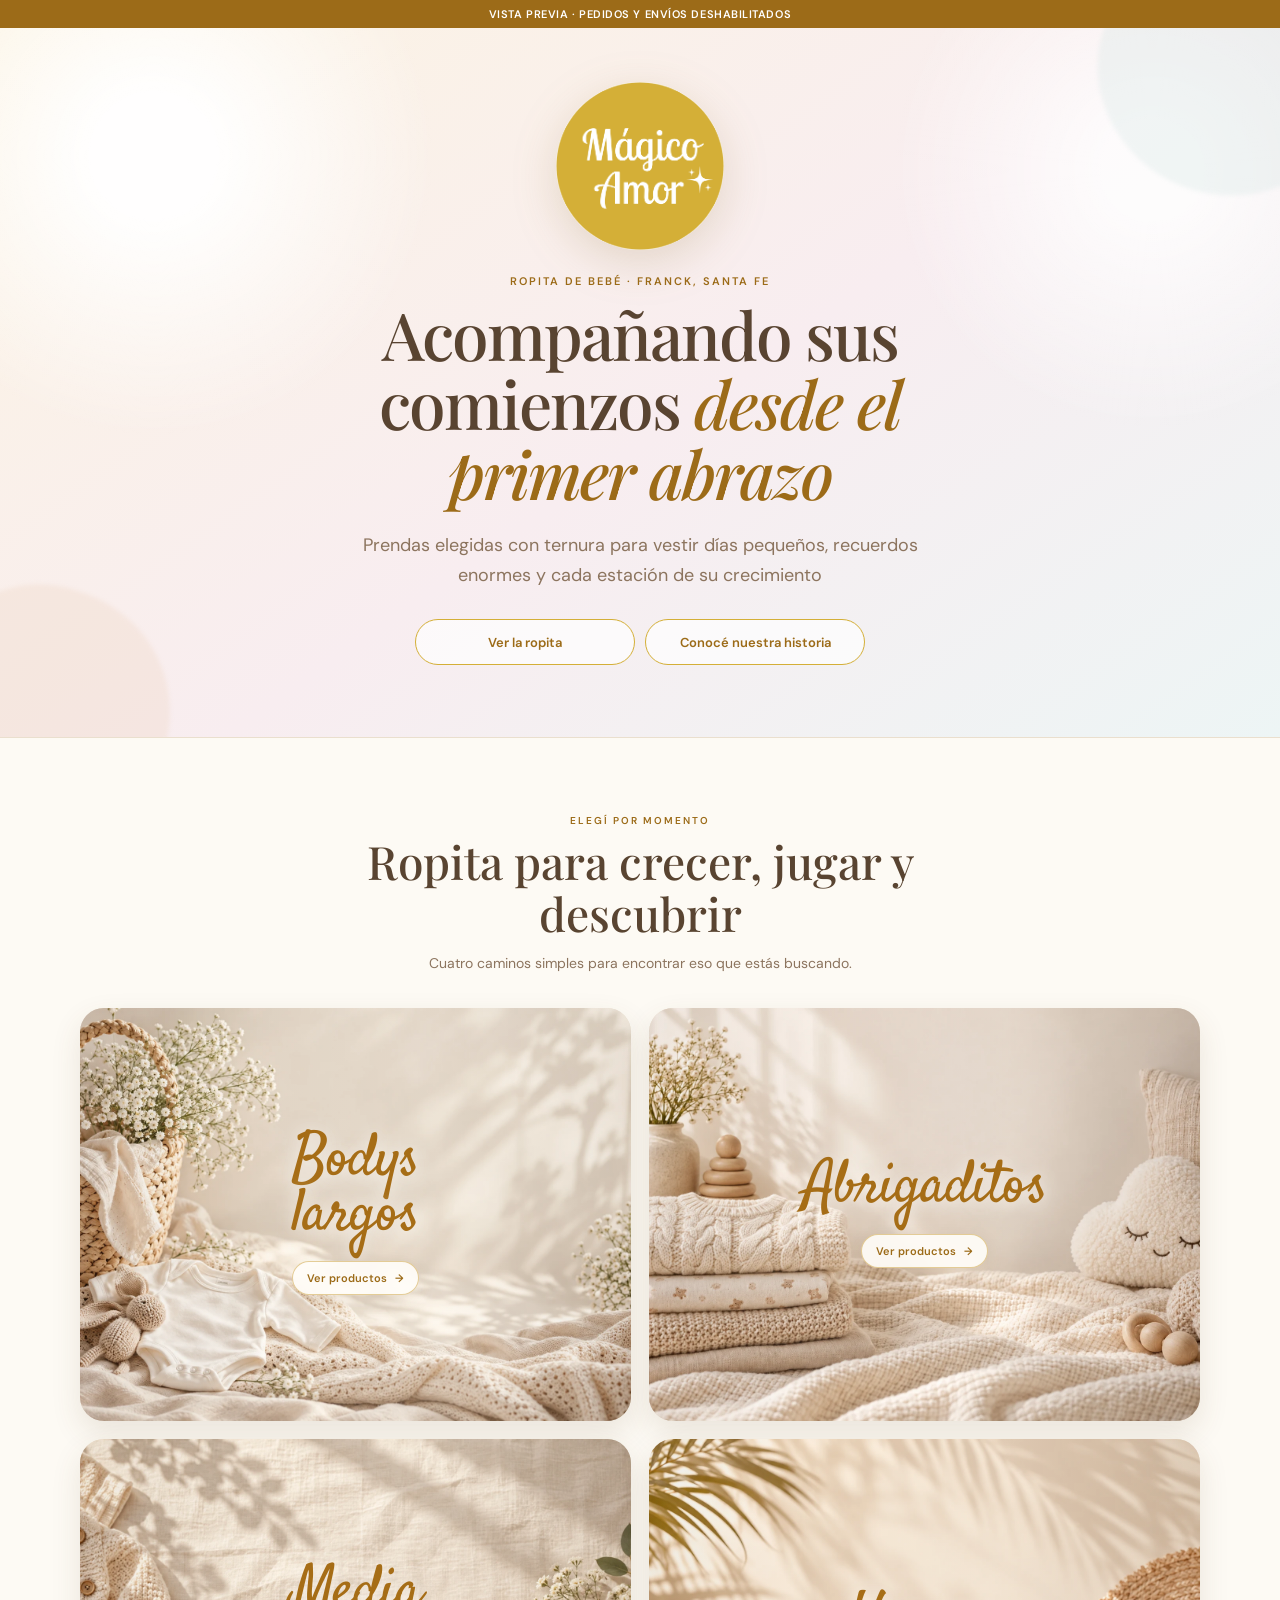
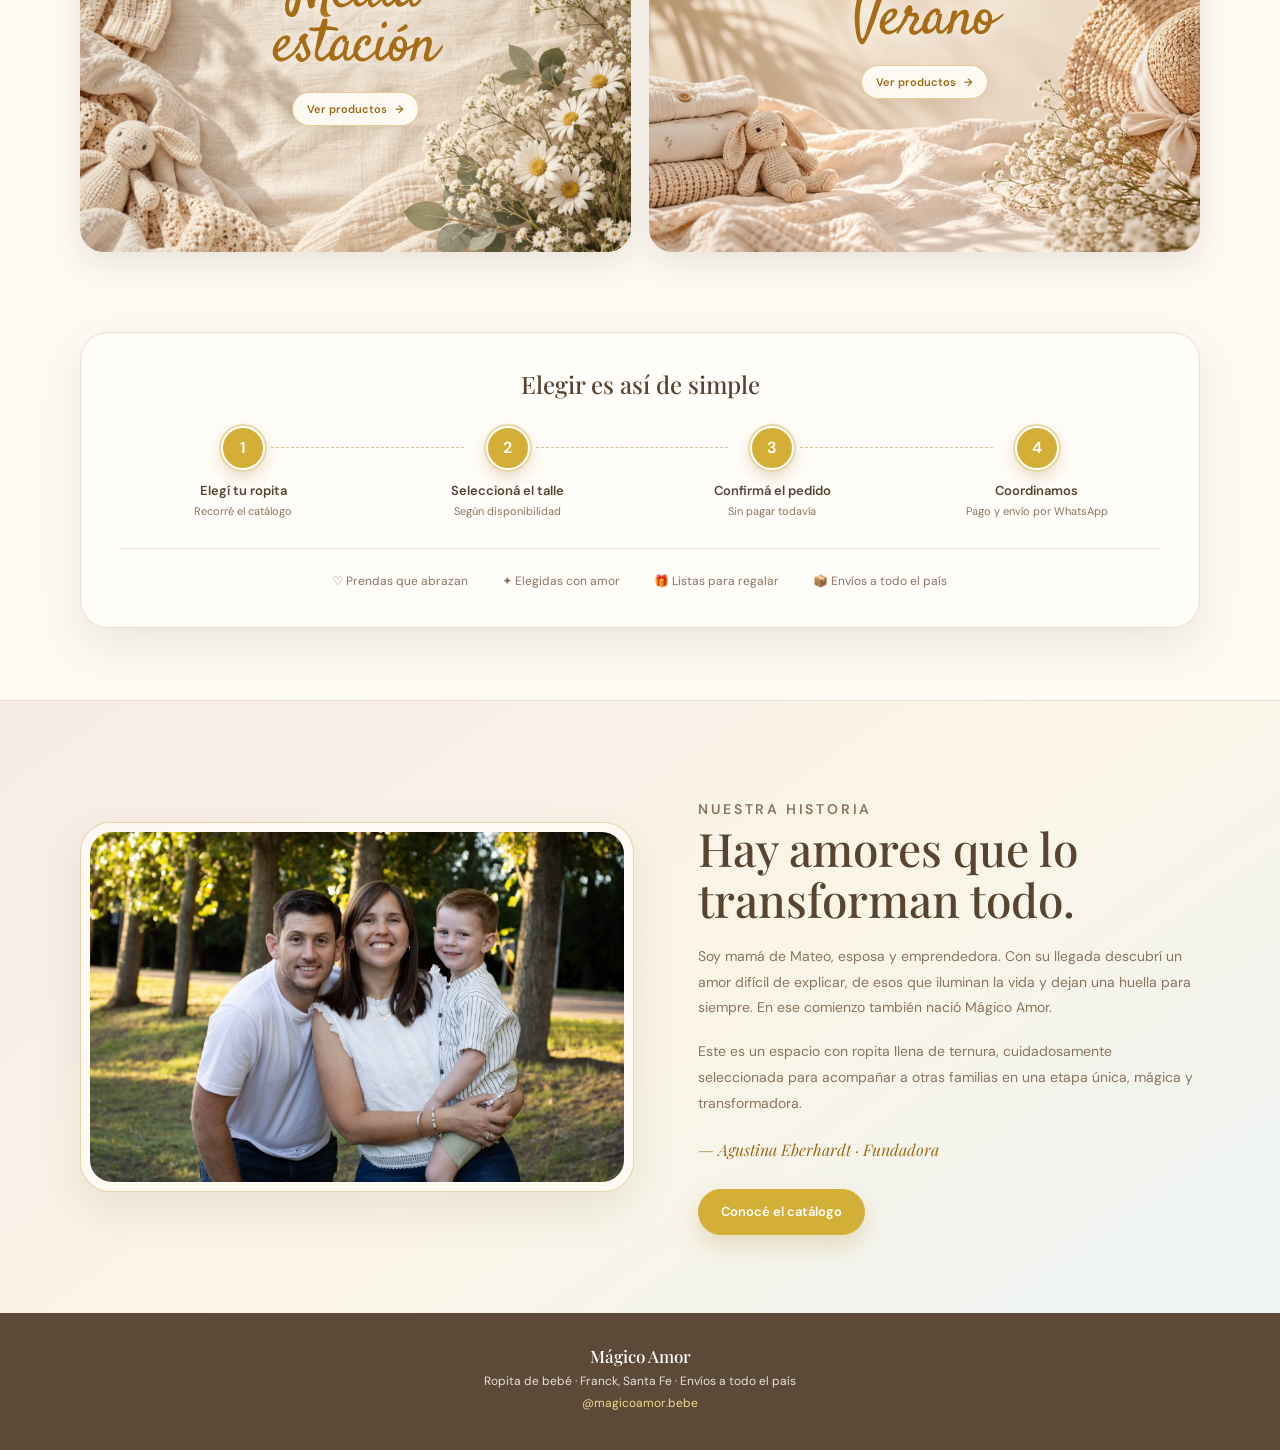
==== home-v2.html @ 6b65b79b "fix: ajustar portada y categoria abrigaditos" ====
<!doctype html>
<html lang="es">
<head>
  <meta charset="utf-8">
  <meta name="viewport" content="width=device-width,initial-scale=1">
  <meta name="robots" content="noindex,nofollow,noarchive">
  <meta name="theme-color" content="#fbf6ed">
  <title>Mágico Amor · Ropita para acompañar sus comienzos</title>
  <meta name="description" content="Ropita de bebé elegida con amor en Franck, Santa Fe. Explorá bodys, abrigaditos, media estación y verano.">
  <link rel="icon" type="image/png" href="logo.png">
  <link rel="preconnect" href="https://fonts.googleapis.com">
  <link rel="preconnect" href="https://fonts.gstatic.com" crossorigin>
  <link href="https://fonts.googleapis.com/css2?family=DM+Sans:wght@400;500;600&family=Playfair+Display:ital,wght@0,500;1,500&family=Satisfy&display=swap" rel="stylesheet">
  <style>
    :root{--ink:#594431;--muted:#8c745e;--gold:#d4af37;--gold-deep:#9c6b18;--cream:#fdfaf4;--paper:#fffdf9;--blush:#f7ebe8;--sky:#edf4f4;--line:#eadfce;--shadow:0 18px 45px rgba(100,73,43,.10)}
    *{box-sizing:border-box}html{scroll-behavior:smooth}body{margin:0;background:var(--cream);color:var(--ink);font-family:"DM Sans",system-ui,sans-serif;-webkit-font-smoothing:antialiased}a{color:inherit}img{max-width:100%}.shell{width:min(1120px,calc(100% - 36px));margin:0 auto}
    .preview-note{padding:7px 16px;background:var(--gold-deep);color:#fff;text-align:center;font-size:11px;font-weight:600;letter-spacing:.05em}
    .hero{position:relative;isolation:isolate;overflow:hidden;min-height:490px;display:grid;place-items:center;padding:54px 20px 72px;text-align:center;background:radial-gradient(circle at 12% 18%,rgba(255,255,255,.95) 0 5%,transparent 22%),radial-gradient(circle at 90% 20%,rgba(255,255,255,.8) 0 4%,transparent 20%),linear-gradient(145deg,#fcf4e3 0%,#f8edf0 54%,#edf5f5 100%);border-bottom:1px solid var(--line)}
    .hero::before,.hero::after{content:"";position:absolute;z-index:-1;width:250px;aspect-ratio:1;border-radius:48% 52% 44% 56%;filter:blur(2px);opacity:.33}.hero::before{left:-80px;bottom:-100px;background:#efd7c5;transform:rotate(20deg)}.hero::after{right:-70px;top:-80px;background:#d7e7e5;transform:rotate(-18deg)}
    .hero-inner{max-width:780px}.logo-wrap{width:168px;margin:0 auto 24px;overflow:hidden;border-radius:50%;filter:drop-shadow(0 12px 22px rgba(135,98,32,.18))}.logo-wrap img{display:block;width:100%;aspect-ratio:1;object-fit:cover;border-radius:50%;transform:scale(1.035)}
    .eyebrow,.section-kicker{margin:0 0 12px;color:var(--gold-deep);font-size:11px;font-weight:600;letter-spacing:.18em;text-transform:uppercase}h1{max-width:720px;margin:0 auto;font-family:"Playfair Display",Georgia,serif;font-size:clamp(38px,6vw,66px);font-weight:500;line-height:1.05;letter-spacing:-.03em}h1 em{color:var(--gold-deep);font-weight:500}.hero-copy{max-width:590px;margin:22px auto 0;color:var(--muted);font-size:clamp(15px,2vw,18px);line-height:1.7}.hero-actions{display:flex;justify-content:center;gap:10px;flex-wrap:wrap;margin-top:28px}.hero-actions .button{flex:0 0 220px;background:rgba(255,255,255,.7);color:var(--gold-deep);box-shadow:none}
    .button{display:inline-flex;align-items:center;justify-content:center;min-height:46px;padding:0 22px;border:1px solid var(--gold);border-radius:999px;font-size:13px;font-weight:600;text-decoration:none;transition:transform .2s ease,box-shadow .2s ease,background .2s ease}.button:hover{transform:translateY(-2px)}.button-primary{background:var(--gold);color:#fff;box-shadow:0 10px 24px rgba(177,128,34,.24)}.button-secondary{background:rgba(255,255,255,.58);color:var(--gold-deep)}
    .categories{padding:76px 0 54px}.section-heading{max-width:620px;margin:0 auto 32px;text-align:center}.section-kicker{margin-bottom:9px;font-size:10px;letter-spacing:.2em}h2{margin:0;font-family:"Playfair Display",Georgia,serif;font-size:clamp(30px,4vw,46px);font-weight:500;line-height:1.12}.section-intro{margin:13px auto 0;color:var(--muted);font-size:14px;line-height:1.7}.category-grid{display:grid;grid-template-columns:repeat(2,1fr);gap:18px}
    .category-card{position:relative;display:block;overflow:hidden;aspect-ratio:4/3;border:0;border-radius:24px;background:#eadfce;box-shadow:0 12px 30px rgba(100,73,43,.12);text-decoration:none;isolation:isolate;transition:transform .25s ease,box-shadow .25s ease}.category-card::after{content:"";position:absolute;inset:0;z-index:1;background:linear-gradient(90deg,rgba(67,45,24,.08),rgba(255,250,239,.1) 35%,rgba(255,250,239,.2) 65%,rgba(67,45,24,.08));pointer-events:none}.category-card:hover{transform:translateY(-5px);box-shadow:var(--shadow)}.category-card img{position:absolute;inset:0;display:block;width:100%;height:100%;object-fit:cover;transition:transform .45s ease}.category-card:hover img{transform:scale(1.025)}.category-content{position:absolute;inset:0;z-index:2;display:flex;flex-direction:column;align-items:center;justify-content:center;padding:24px;text-align:center}.category-title{max-width:82%;color:#a66d16;font-family:"Satisfy","Segoe Script",cursive;font-size:clamp(38px,4.7vw,64px);font-weight:400;font-style:normal;line-height:.9;letter-spacing:-.025em;text-shadow:0 2px 18px rgba(255,253,249,.95)}.category-label{display:inline-flex;align-items:center;gap:8px;margin-top:18px;padding:9px 14px;border:1px solid rgba(198,154,47,.48);border-radius:999px;background:rgba(255,253,249,.9);color:var(--gold-deep);font-size:11px;font-weight:600;box-shadow:0 6px 18px rgba(100,73,43,.1);backdrop-filter:blur(7px)}
    .shop-path{padding:26px 0 72px}.path-panel{padding:38px;border:1px solid var(--line);border-radius:28px;background:var(--paper);box-shadow:var(--shadow)}.path-title{margin:0 0 28px;text-align:center;font-family:"Playfair Display",Georgia,serif;font-size:24px;font-weight:500}.steps{display:grid;grid-template-columns:repeat(4,1fr);gap:16px}.step{position:relative;text-align:center}.step:not(:last-child)::after{content:"";position:absolute;top:21px;left:calc(50% + 28px);right:calc(-50% + 28px);border-top:1px dashed #d9c29b}.step-number{position:relative;z-index:1;display:flex;align-items:center;justify-content:center;width:44px;height:44px;margin:0 auto 12px;border:2px solid #fff;border-radius:50%;background:var(--gold);color:#fff;box-shadow:0 0 0 2px #ead7a3,0 7px 16px rgba(156,107,24,.25);font-family:"DM Sans",system-ui,sans-serif;font-size:16px;font-weight:600;line-height:1}.step strong{display:block;font-size:13px;font-weight:600}.step>span:not(.step-number){display:block;margin-top:4px;color:var(--muted);font-size:11px;line-height:1.5}.confidence{display:flex;justify-content:center;gap:18px 34px;flex-wrap:wrap;margin-top:28px;padding-top:24px;border-top:1px solid var(--line);color:var(--muted);font-size:12px}
    .story{padding:78px 0;background:linear-gradient(145deg,var(--blush),#fbf5e7 52%,var(--sky));border-top:1px solid var(--line)}.story-card{display:grid;grid-template-columns:minmax(0,1.05fr) minmax(0,.95fr);gap:clamp(30px,5vw,64px);align-items:center}.story-photo{position:relative;width:100%;max-width:560px;aspect-ratio:3/2;margin:0 auto;padding:9px;border:1px solid rgba(198,154,47,.38);border-radius:30px;background:rgba(255,253,249,.72);box-shadow:var(--shadow)}.story-photo img{display:block;width:100%;height:100%;object-fit:cover;object-position:center;border-radius:22px}.story-copy .section-kicker{text-align:left}.story-copy h2{max-width:570px}.story-copy p{margin:18px 0 0;color:var(--muted);font-size:14px;line-height:1.85}.story-signature{color:var(--gold-deep)!important;font-family:"Playfair Display",Georgia,serif;font-style:italic;font-size:16px!important}.story-copy .button{margin-top:24px}
    footer{padding:28px 18px 36px;background:#5d4937;color:rgba(255,255,255,.84);text-align:center;font-size:12px;line-height:1.8}footer strong{color:#fff;font-family:"Playfair Display",Georgia,serif;font-size:17px;font-weight:500}footer a{color:#f4d98d;text-decoration:none}
    @media(max-width:760px){.shell{width:min(100% - 24px,600px)}.hero{min-height:0;padding:42px 18px 54px}.logo-wrap{width:136px;margin-bottom:22px}.category-grid{gap:10px}.category-card{border-radius:18px}.category-content{padding:16px}.category-title{font-size:clamp(30px,9vw,48px)}.category-label{margin-top:12px;padding:7px 10px;font-size:10px}.path-panel{padding:30px 18px}.steps{grid-template-columns:repeat(2,1fr);gap:28px 12px}.step::after{display:none}.story{padding:58px 0 66px}.story-card{grid-template-columns:1fr}.story-photo{width:100%;max-width:560px}.story-copy{text-align:center}.story-copy .section-kicker{text-align:center}}
    @media(max-width:420px){.category-grid{grid-template-columns:1fr}.category-label{font-size:11px}.hero-actions .button{width:100%}}
    @media(prefers-reduced-motion:reduce){html{scroll-behavior:auto}*,*::before,*::after{transition:none!important}}
  </style>
</head>
<body>
  <div class="preview-note">VISTA PREVIA · PEDIDOS Y ENVÍOS DESHABILITADOS</div>
  <header class="hero">
    <div class="hero-inner">
      <div class="logo-wrap"><img src="logo.png?rev=11" alt="Mágico Amor"></div>
      <p class="eyebrow">Ropita de bebé · Franck, Santa Fe</p>
      <h1>Acompañando sus comienzos <em>desde el primer abrazo</em></h1>
      <p class="hero-copy">Prendas elegidas con ternura para vestir días pequeños, recuerdos enormes y cada estación de su crecimiento</p>
      <div class="hero-actions"><a class="button button-primary" href="#colecciones">Ver la ropita</a><a class="button button-secondary" href="#nuestra-historia">Conocé nuestra historia</a></div>
    </div>
  </header>
  <main>
    <section class="categories" id="colecciones">
      <div class="shell">
        <div class="section-heading"><p class="section-kicker">Elegí por momento</p><h2>Ropita para crecer, jugar y descubrir</h2><p class="section-intro">Cuatro caminos simples para encontrar eso que estás buscando.</p></div>
        <div class="category-grid">
          <a class="category-card" href="index.html?categoria=body%20largo" aria-label="Ver bodys largos en el catálogo"><img src="categoria-bodys-largos-v2.webp?rev=13" alt="Ropita de bebé en tonos cálidos" width="1400" height="1050"><span class="category-content"><span class="category-title">Bodys<br>largos</span><span class="category-label">Ver productos <span aria-hidden="true">→</span></span></span></a>
          <a class="category-card" href="index.html" aria-label="Ver abrigaditos en el catálogo"><img src="categoria-abrigaditos-v3.webp?rev=16" alt="Abrigaditos y textiles cálidos para bebé" width="1400" height="1050"><span class="category-content"><span class="category-title">Abrigaditos</span><span class="category-label">Ver productos <span aria-hidden="true">→</span></span></span></a>
          <a class="category-card" href="index.html" aria-label="Ver ropa de media estación en el catálogo"><img src="categoria-media-estacion-v2.webp?rev=13" alt="Ropita de media estación" width="1400" height="1050"><span class="category-content"><span class="category-title">Media<br>estación</span><span class="category-label">Ver productos <span aria-hidden="true">→</span></span></span></a>
          <a class="category-card" href="index.html" aria-label="Ver ropa de verano en el catálogo"><img src="categoria-verano-v2.webp?rev=13" alt="Ropita de verano para bebé" width="1400" height="1050"><span class="category-content"><span class="category-title">Verano</span><span class="category-label">Ver productos <span aria-hidden="true">→</span></span></span></a>
        </div>
      </div>
    </section>
    <section class="shop-path" aria-labelledby="como-comprar">
      <div class="shell"><div class="path-panel">
        <h2 class="path-title" id="como-comprar">Elegir es así de simple</h2>
        <div class="steps">
          <div class="step"><span class="step-number">1</span><strong>Elegí tu ropita</strong><span>Recorré el catálogo</span></div><div class="step"><span class="step-number">2</span><strong>Seleccioná el talle</strong><span>Según disponibilidad</span></div><div class="step"><span class="step-number">3</span><strong>Confirmá el pedido</strong><span>Sin pagar todavía</span></div><div class="step"><span class="step-number">4</span><strong>Coordinamos</strong><span>Pago y envío por WhatsApp</span></div>
        </div>
        <div class="confidence" aria-label="Beneficios"><span>♡ Prendas que abrazan</span><span>✦ Elegidas con amor</span><span>🎁 Listas para regalar</span><span>📦 Envíos a todo el país</span></div>
      </div></div>
    </section>
    <section class="story" id="nuestra-historia">
      <div class="shell story-card">
        <div class="story-photo"><img src="agus-mateo.jpg" alt="Agustina y su familia" loading="lazy" width="900" height="1125"></div>
        <div class="story-copy"><p class="section-kicker">Nuestra historia</p><h2>Hay amores que lo transforman todo.</h2><p>Soy mamá de Mateo, esposa y emprendedora. Con su llegada descubrí un amor difícil de explicar, de esos que iluminan la vida y dejan una huella para siempre. En ese comienzo también nació Mágico Amor.</p><p>Este es un espacio con ropita llena de ternura, cuidadosamente seleccionada para acompañar a otras familias en una etapa única, mágica y transformadora.</p><p class="story-signature">— Agustina Eberhardt · Fundadora</p><a class="button button-primary" href="index.html">Conocé el catálogo</a></div>
      </div>
    </section>
  </main>
  <footer><strong>Mágico Amor</strong><br>Ropita de bebé · Franck, Santa Fe · Envíos a todo el país<br><a href="https://instagram.com/magicoamor.bebe">@magicoamor.bebe</a></footer>
</body>
</html>
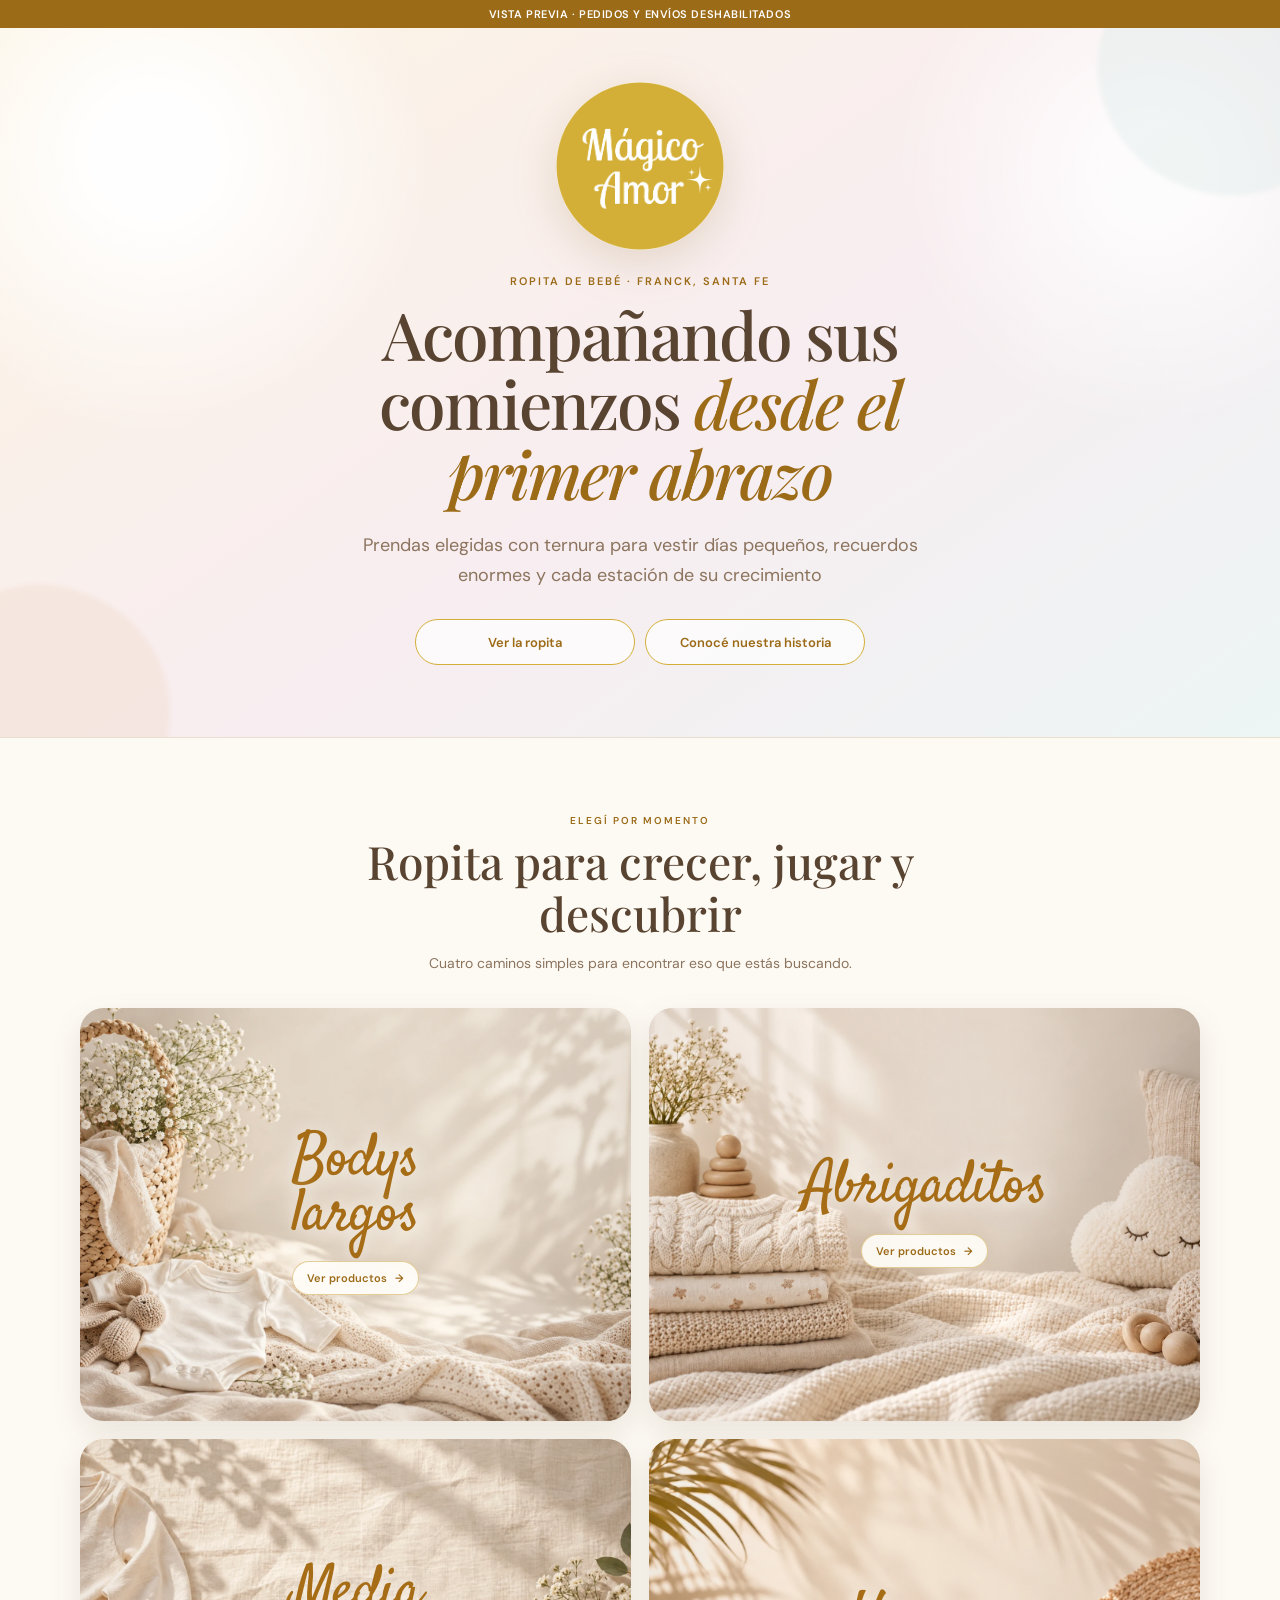
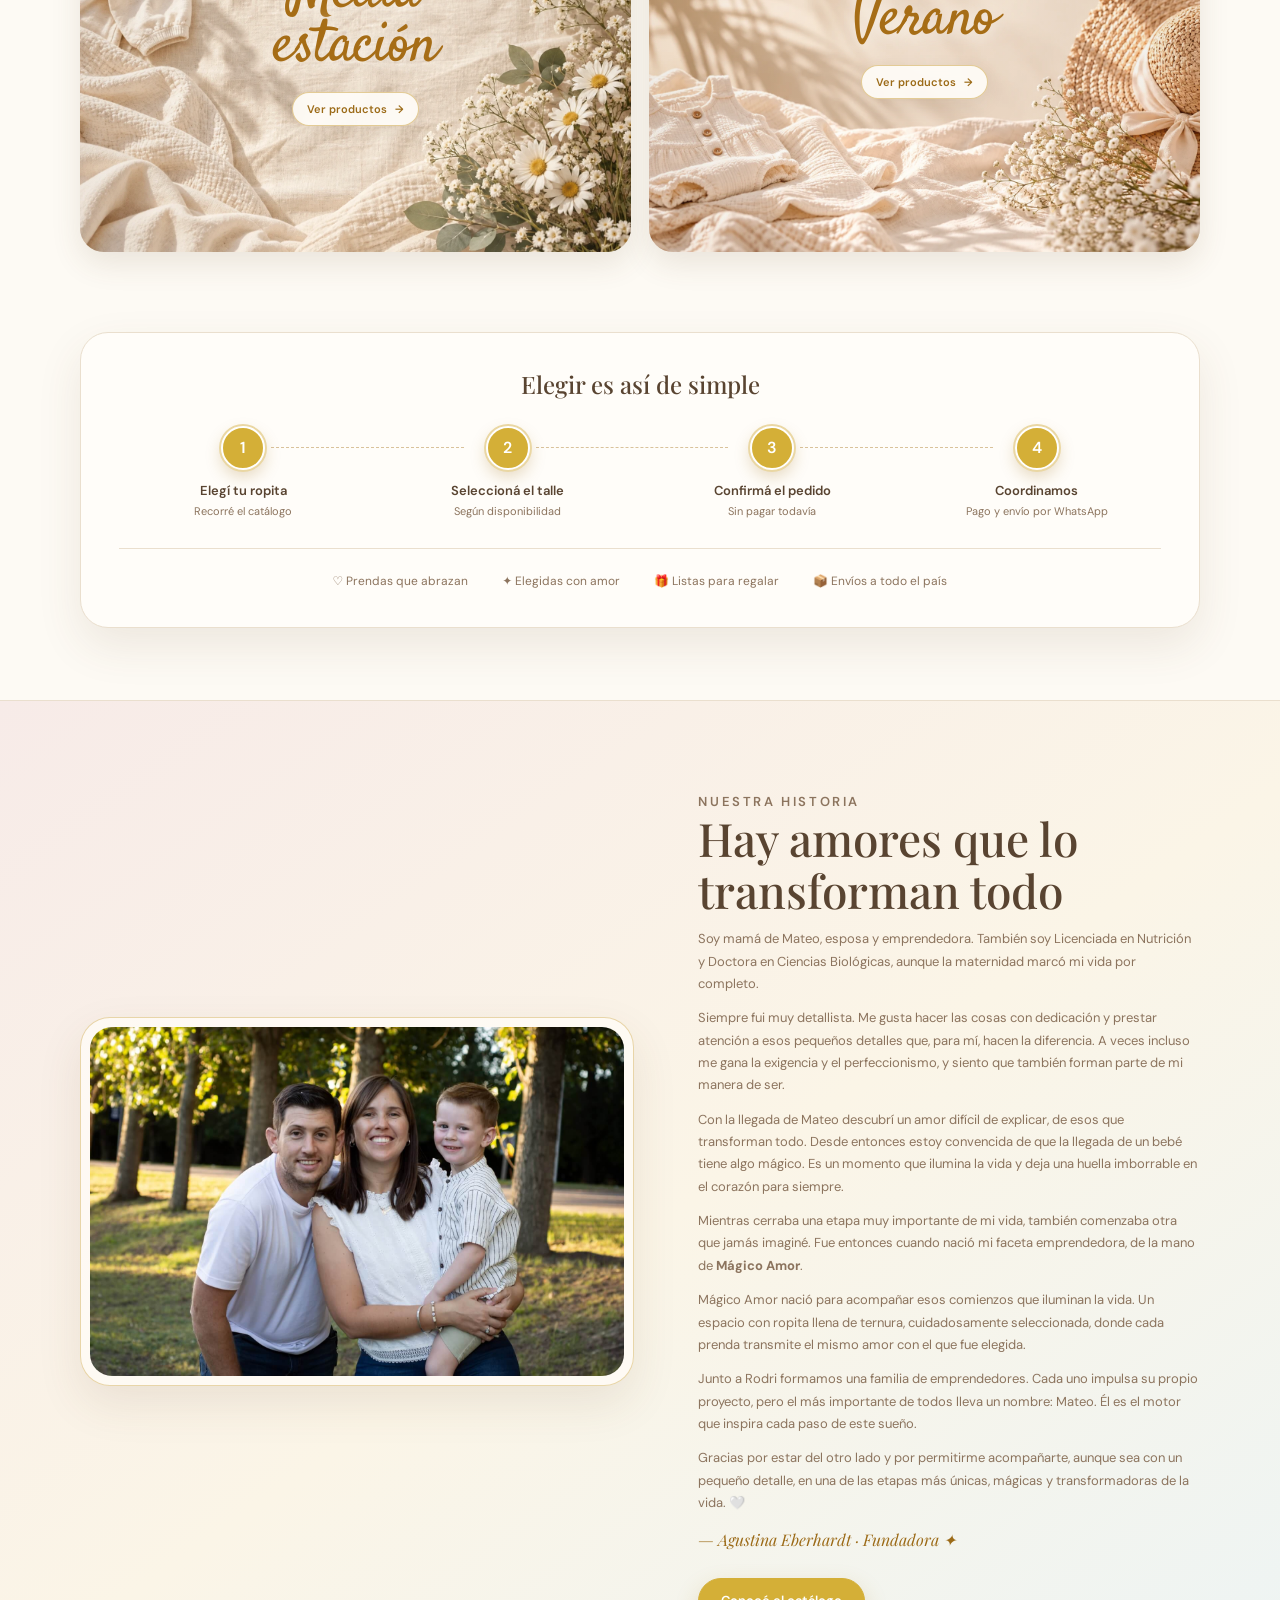
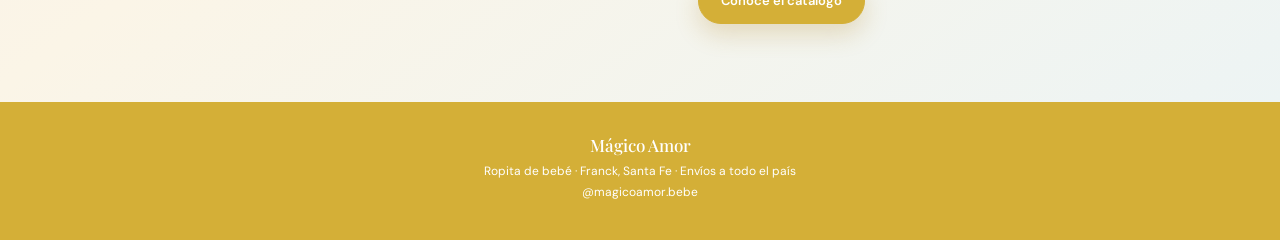
==== commit 7be0284d: "fix: restaurar historia y aligerar categorias" ====
--- a/home-v2.html
+++ b/home-v2.html
@@ -23,8 +23,8 @@
     .categories{padding:76px 0 54px}.section-heading{max-width:620px;margin:0 auto 32px;text-align:center}.section-kicker{margin-bottom:9px;font-size:10px;letter-spacing:.2em}h2{margin:0;font-family:"Playfair Display",Georgia,serif;font-size:clamp(30px,4vw,46px);font-weight:500;line-height:1.12}.section-intro{margin:13px auto 0;color:var(--muted);font-size:14px;line-height:1.7}.category-grid{display:grid;grid-template-columns:repeat(2,1fr);gap:18px}
     .category-card{position:relative;display:block;overflow:hidden;aspect-ratio:4/3;border:0;border-radius:24px;background:#eadfce;box-shadow:0 12px 30px rgba(100,73,43,.12);text-decoration:none;isolation:isolate;transition:transform .25s ease,box-shadow .25s ease}.category-card::after{content:"";position:absolute;inset:0;z-index:1;background:linear-gradient(90deg,rgba(67,45,24,.08),rgba(255,250,239,.1) 35%,rgba(255,250,239,.2) 65%,rgba(67,45,24,.08));pointer-events:none}.category-card:hover{transform:translateY(-5px);box-shadow:var(--shadow)}.category-card img{position:absolute;inset:0;display:block;width:100%;height:100%;object-fit:cover;transition:transform .45s ease}.category-card:hover img{transform:scale(1.025)}.category-content{position:absolute;inset:0;z-index:2;display:flex;flex-direction:column;align-items:center;justify-content:center;padding:24px;text-align:center}.category-title{max-width:82%;color:#a66d16;font-family:"Satisfy","Segoe Script",cursive;font-size:clamp(38px,4.7vw,64px);font-weight:400;font-style:normal;line-height:.9;letter-spacing:-.025em;text-shadow:0 2px 18px rgba(255,253,249,.95)}.category-label{display:inline-flex;align-items:center;gap:8px;margin-top:18px;padding:9px 14px;border:1px solid rgba(198,154,47,.48);border-radius:999px;background:rgba(255,253,249,.9);color:var(--gold-deep);font-size:11px;font-weight:600;box-shadow:0 6px 18px rgba(100,73,43,.1);backdrop-filter:blur(7px)}
     .shop-path{padding:26px 0 72px}.path-panel{padding:38px;border:1px solid var(--line);border-radius:28px;background:var(--paper);box-shadow:var(--shadow)}.path-title{margin:0 0 28px;text-align:center;font-family:"Playfair Display",Georgia,serif;font-size:24px;font-weight:500}.steps{display:grid;grid-template-columns:repeat(4,1fr);gap:16px}.step{position:relative;text-align:center}.step:not(:last-child)::after{content:"";position:absolute;top:21px;left:calc(50% + 28px);right:calc(-50% + 28px);border-top:1px dashed #d9c29b}.step-number{position:relative;z-index:1;display:flex;align-items:center;justify-content:center;width:44px;height:44px;margin:0 auto 12px;border:2px solid #fff;border-radius:50%;background:var(--gold);color:#fff;box-shadow:0 0 0 2px #ead7a3,0 7px 16px rgba(156,107,24,.25);font-family:"DM Sans",system-ui,sans-serif;font-size:16px;font-weight:600;line-height:1}.step strong{display:block;font-size:13px;font-weight:600}.step>span:not(.step-number){display:block;margin-top:4px;color:var(--muted);font-size:11px;line-height:1.5}.confidence{display:flex;justify-content:center;gap:18px 34px;flex-wrap:wrap;margin-top:28px;padding-top:24px;border-top:1px solid var(--line);color:var(--muted);font-size:12px}
-    .story{padding:78px 0;background:linear-gradient(145deg,var(--blush),#fbf5e7 52%,var(--sky));border-top:1px solid var(--line)}.story-card{display:grid;grid-template-columns:minmax(0,1.05fr) minmax(0,.95fr);gap:clamp(30px,5vw,64px);align-items:center}.story-photo{position:relative;width:100%;max-width:560px;aspect-ratio:3/2;margin:0 auto;padding:9px;border:1px solid rgba(198,154,47,.38);border-radius:30px;background:rgba(255,253,249,.72);box-shadow:var(--shadow)}.story-photo img{display:block;width:100%;height:100%;object-fit:cover;object-position:center;border-radius:22px}.story-copy .section-kicker{text-align:left}.story-copy h2{max-width:570px}.story-copy p{margin:18px 0 0;color:var(--muted);font-size:14px;line-height:1.85}.story-signature{color:var(--gold-deep)!important;font-family:"Playfair Display",Georgia,serif;font-style:italic;font-size:16px!important}.story-copy .button{margin-top:24px}
-    footer{padding:28px 18px 36px;background:#5d4937;color:rgba(255,255,255,.84);text-align:center;font-size:12px;line-height:1.8}footer strong{color:#fff;font-family:"Playfair Display",Georgia,serif;font-size:17px;font-weight:500}footer a{color:#f4d98d;text-decoration:none}
+    .story{padding:78px 0;background:linear-gradient(145deg,var(--blush),#fbf5e7 52%,var(--sky));border-top:1px solid var(--line)}.story-card{display:grid;grid-template-columns:minmax(0,1.05fr) minmax(0,.95fr);gap:clamp(30px,5vw,64px);align-items:center}.story-photo{position:relative;width:100%;max-width:560px;aspect-ratio:3/2;margin:0 auto;padding:9px;border:1px solid rgba(198,154,47,.38);border-radius:30px;background:rgba(255,253,249,.72);box-shadow:var(--shadow)}.story-photo img{display:block;width:100%;height:100%;object-fit:cover;object-position:center;border-radius:22px}.story-copy .section-kicker{text-align:left}.story-copy h2{max-width:570px}.story-copy p{margin:12px 0 0;color:var(--muted);font-size:13px;line-height:1.72}.story-signature{color:var(--gold-deep)!important;font-family:"Playfair Display",Georgia,serif;font-style:italic;font-size:16px!important}.story-copy .button{margin-top:24px}
+    footer{padding:28px 18px 36px;background:var(--gold);color:#fff;text-align:center;font-size:12px;line-height:1.8}footer strong{color:#fff;font-family:"Playfair Display",Georgia,serif;font-size:17px;font-weight:500}footer a{color:#fff;text-decoration:none}
     @media(max-width:760px){.shell{width:min(100% - 24px,600px)}.hero{min-height:0;padding:42px 18px 54px}.logo-wrap{width:136px;margin-bottom:22px}.category-grid{gap:10px}.category-card{border-radius:18px}.category-content{padding:16px}.category-title{font-size:clamp(30px,9vw,48px)}.category-label{margin-top:12px;padding:7px 10px;font-size:10px}.path-panel{padding:30px 18px}.steps{grid-template-columns:repeat(2,1fr);gap:28px 12px}.step::after{display:none}.story{padding:58px 0 66px}.story-card{grid-template-columns:1fr}.story-photo{width:100%;max-width:560px}.story-copy{text-align:center}.story-copy .section-kicker{text-align:center}}
     @media(max-width:420px){.category-grid{grid-template-columns:1fr}.category-label{font-size:11px}.hero-actions .button{width:100%}}
     @media(prefers-reduced-motion:reduce){html{scroll-behavior:auto}*,*::before,*::after{transition:none!important}}
@@ -48,8 +48,8 @@
         <div class="category-grid">
           <a class="category-card" href="index.html?categoria=body%20largo" aria-label="Ver bodys largos en el catálogo"><img src="categoria-bodys-largos-v2.webp?rev=13" alt="Ropita de bebé en tonos cálidos" width="1400" height="1050"><span class="category-content"><span class="category-title">Bodys<br>largos</span><span class="category-label">Ver productos <span aria-hidden="true">→</span></span></span></a>
           <a class="category-card" href="index.html" aria-label="Ver abrigaditos en el catálogo"><img src="categoria-abrigaditos-v3.webp?rev=16" alt="Abrigaditos y textiles cálidos para bebé" width="1400" height="1050"><span class="category-content"><span class="category-title">Abrigaditos</span><span class="category-label">Ver productos <span aria-hidden="true">→</span></span></span></a>
-          <a class="category-card" href="index.html" aria-label="Ver ropa de media estación en el catálogo"><img src="categoria-media-estacion-v2.webp?rev=13" alt="Ropita de media estación" width="1400" height="1050"><span class="category-content"><span class="category-title">Media<br>estación</span><span class="category-label">Ver productos <span aria-hidden="true">→</span></span></span></a>
-          <a class="category-card" href="index.html" aria-label="Ver ropa de verano en el catálogo"><img src="categoria-verano-v2.webp?rev=13" alt="Ropita de verano para bebé" width="1400" height="1050"><span class="category-content"><span class="category-title">Verano</span><span class="category-label">Ver productos <span aria-hidden="true">→</span></span></span></a>
+          <a class="category-card" href="index.html" aria-label="Ver ropa de media estación en el catálogo"><img src="categoria-media-estacion-v3.webp?rev=17" alt="Ropita liviana de media estación" width="1400" height="1050"><span class="category-content"><span class="category-title">Media<br>estación</span><span class="category-label">Ver productos <span aria-hidden="true">→</span></span></span></a>
+          <a class="category-card" href="index.html" aria-label="Ver ropa de verano en el catálogo"><img src="categoria-verano-v3.webp?rev=17" alt="Ropita liviana de verano para bebé" width="1400" height="1050"><span class="category-content"><span class="category-title">Verano</span><span class="category-label">Ver productos <span aria-hidden="true">→</span></span></span></a>
         </div>
       </div>
     </section>
@@ -65,7 +65,7 @@
     <section class="story" id="nuestra-historia">
       <div class="shell story-card">
         <div class="story-photo"><img src="agus-mateo.jpg" alt="Agustina y su familia" loading="lazy" width="900" height="1125"></div>
-        <div class="story-copy"><p class="section-kicker">Nuestra historia</p><h2>Hay amores que lo transforman todo.</h2><p>Soy mamá de Mateo, esposa y emprendedora. Con su llegada descubrí un amor difícil de explicar, de esos que iluminan la vida y dejan una huella para siempre. En ese comienzo también nació Mágico Amor.</p><p>Este es un espacio con ropita llena de ternura, cuidadosamente seleccionada para acompañar a otras familias en una etapa única, mágica y transformadora.</p><p class="story-signature">— Agustina Eberhardt · Fundadora</p><a class="button button-primary" href="index.html">Conocé el catálogo</a></div>
+        <div class="story-copy"><p class="section-kicker">Nuestra historia</p><h2>Hay amores que lo transforman todo</h2><p>Soy mamá de Mateo, esposa y emprendedora. También soy Licenciada en Nutrición y Doctora en Ciencias Biológicas, aunque la maternidad marcó mi vida por completo.</p><p>Siempre fui muy detallista. Me gusta hacer las cosas con dedicación y prestar atención a esos pequeños detalles que, para mí, hacen la diferencia. A veces incluso me gana la exigencia y el perfeccionismo, y siento que también forman parte de mi manera de ser.</p><p>Con la llegada de Mateo descubrí un amor difícil de explicar, de esos que transforman todo. Desde entonces estoy convencida de que la llegada de un bebé tiene algo mágico. Es un momento que ilumina la vida y deja una huella imborrable en el corazón para siempre.</p><p>Mientras cerraba una etapa muy importante de mi vida, también comenzaba otra que jamás imaginé. Fue entonces cuando nació mi faceta emprendedora, de la mano de <strong>Mágico Amor</strong>.</p><p>Mágico Amor nació para acompañar esos comienzos que iluminan la vida. Un espacio con ropita llena de ternura, cuidadosamente seleccionada, donde cada prenda transmite el mismo amor con el que fue elegida.</p><p>Junto a Rodri formamos una familia de emprendedores. Cada uno impulsa su propio proyecto, pero el más importante de todos lleva un nombre: Mateo. Él es el motor que inspira cada paso de este sueño.</p><p>Gracias por estar del otro lado y por permitirme acompañarte, aunque sea con un pequeño detalle, en una de las etapas más únicas, mágicas y transformadoras de la vida. 🤍</p><p class="story-signature">— Agustina Eberhardt · Fundadora ✦</p><a class="button button-primary" href="index.html">Conocé el catálogo</a></div>
       </div>
     </section>
   </main>
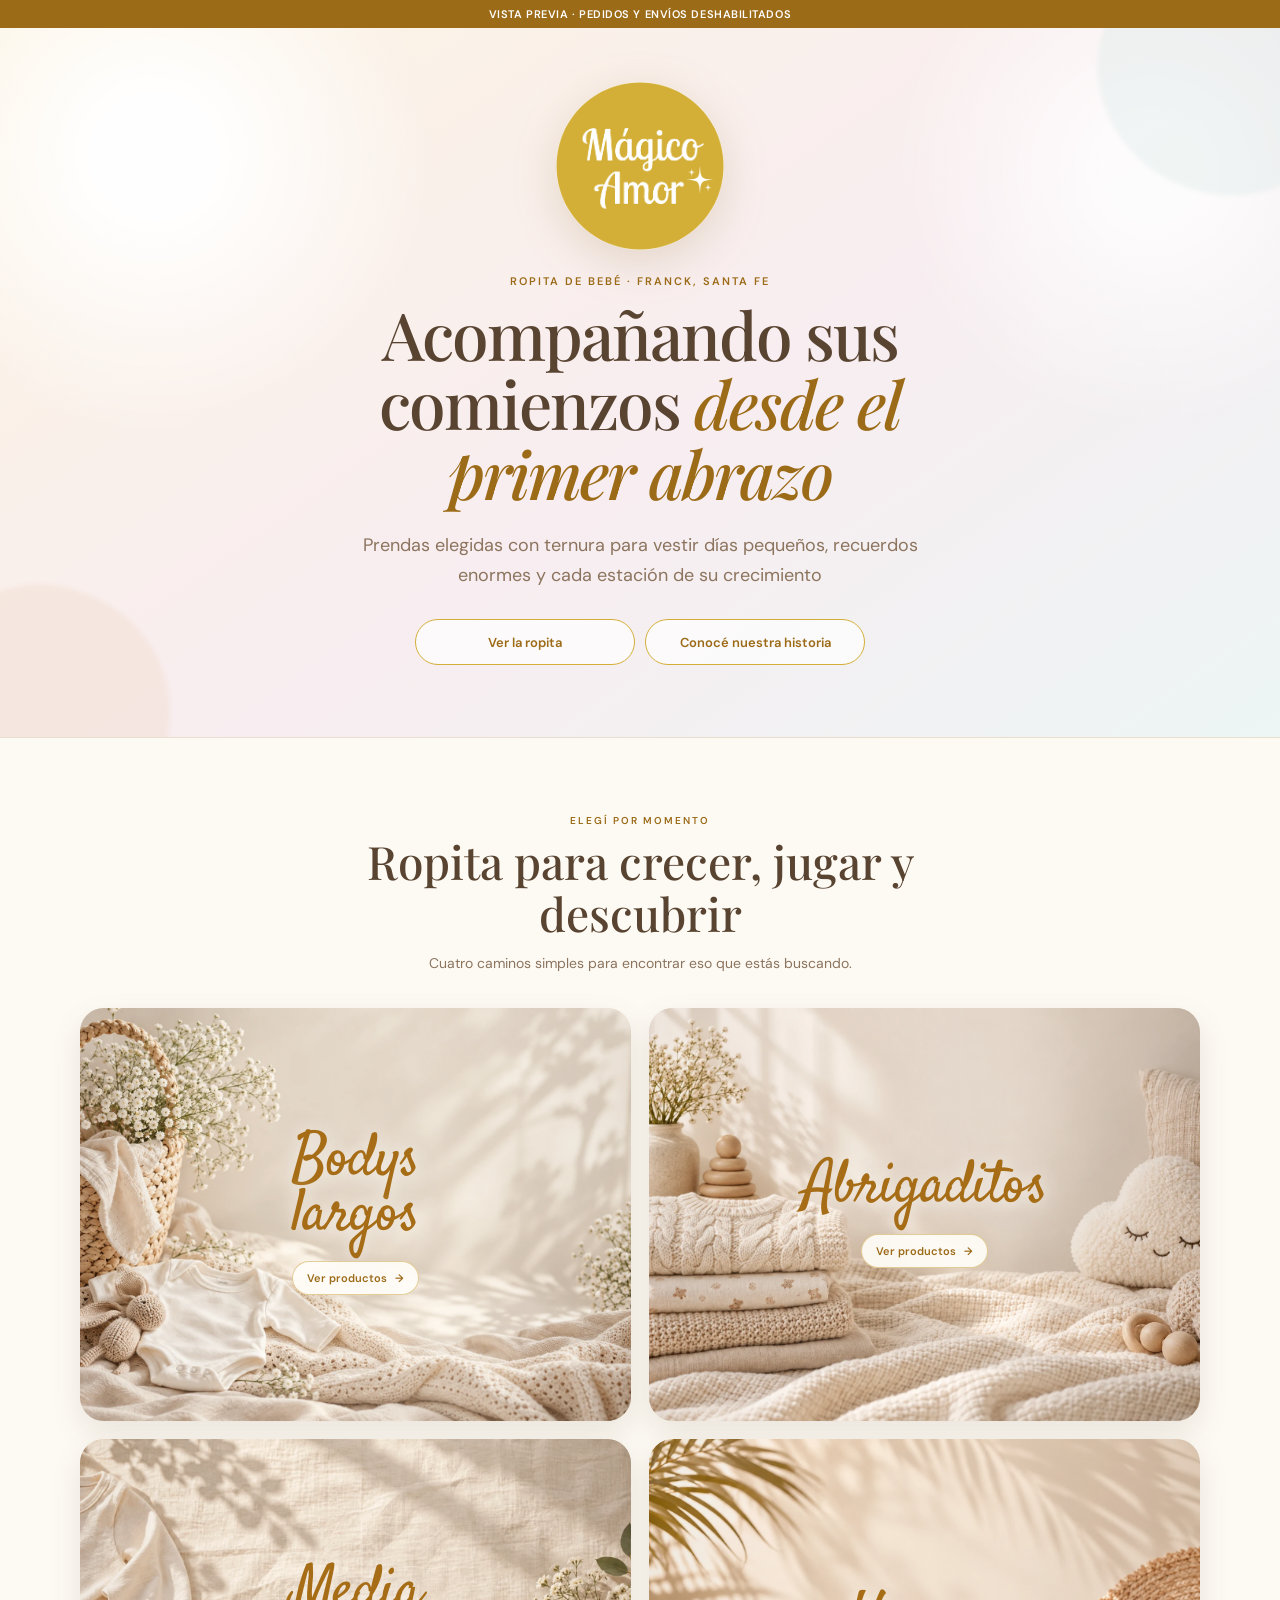
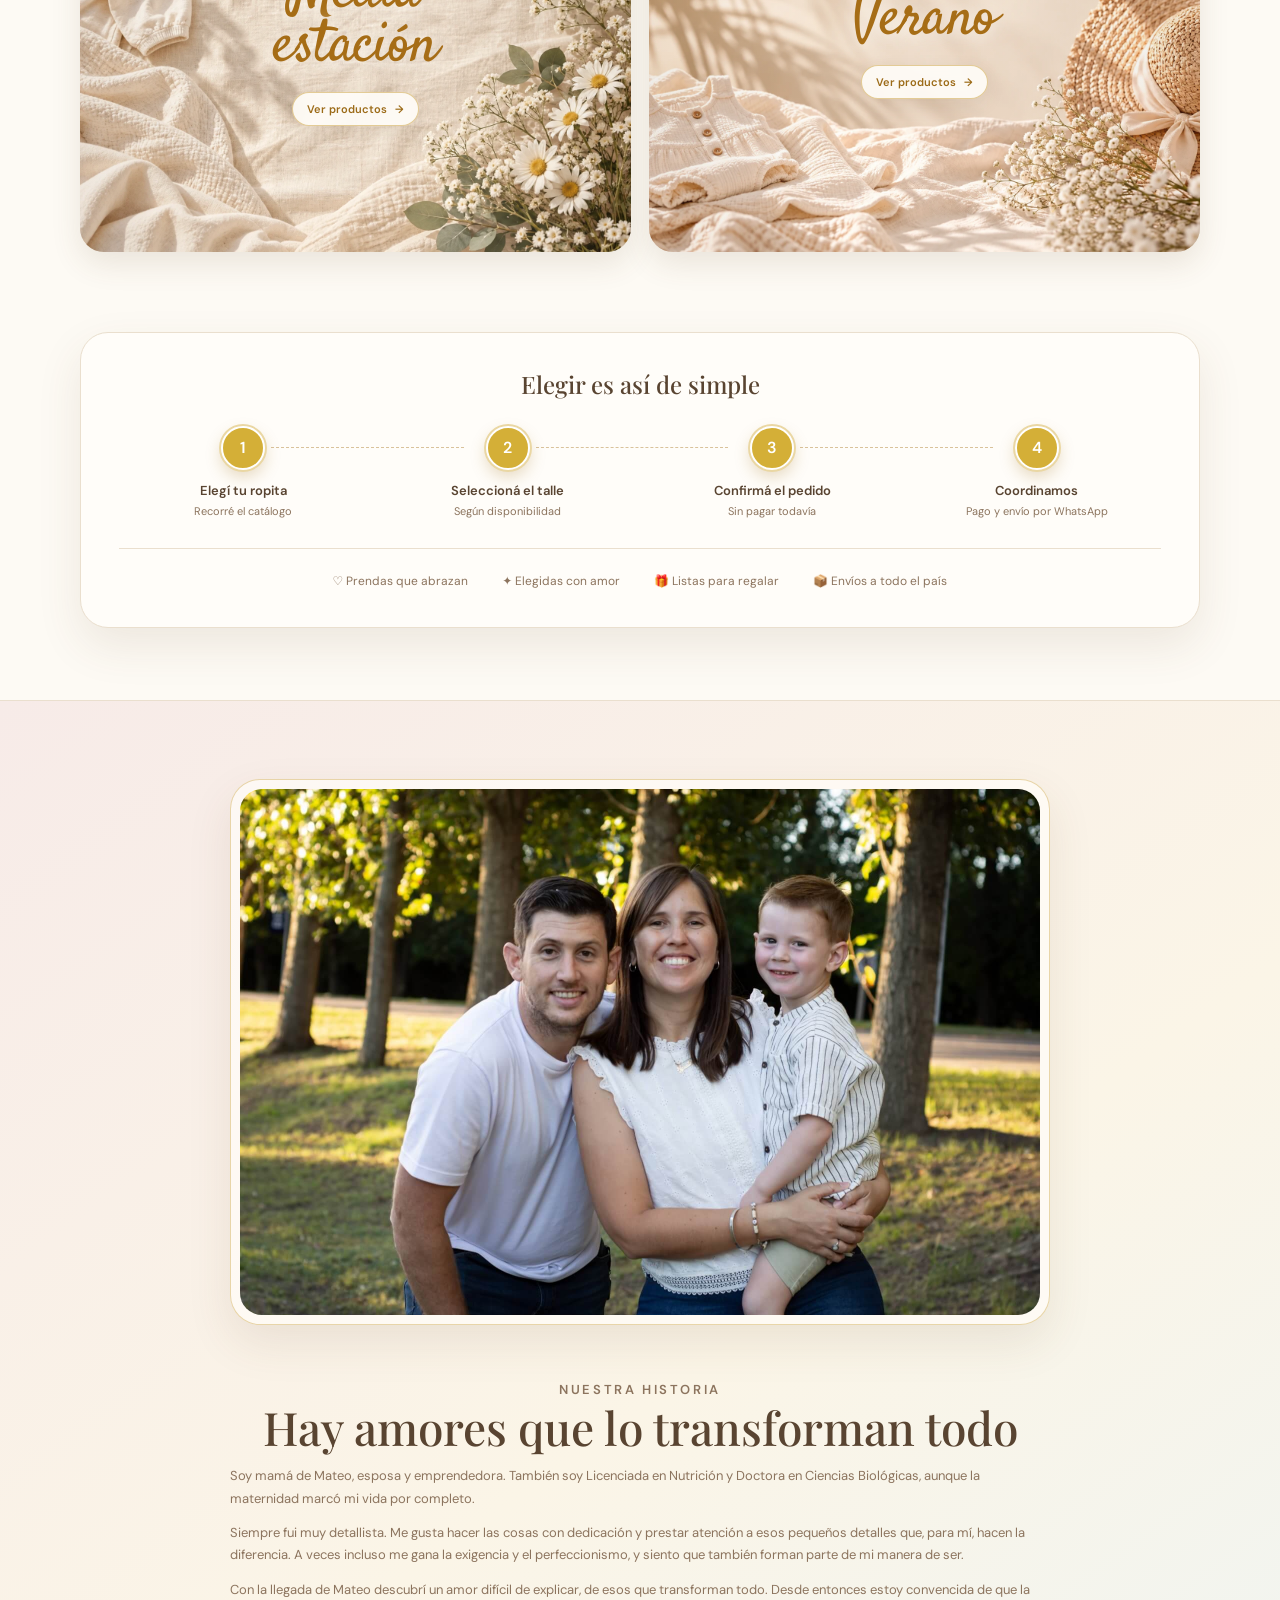
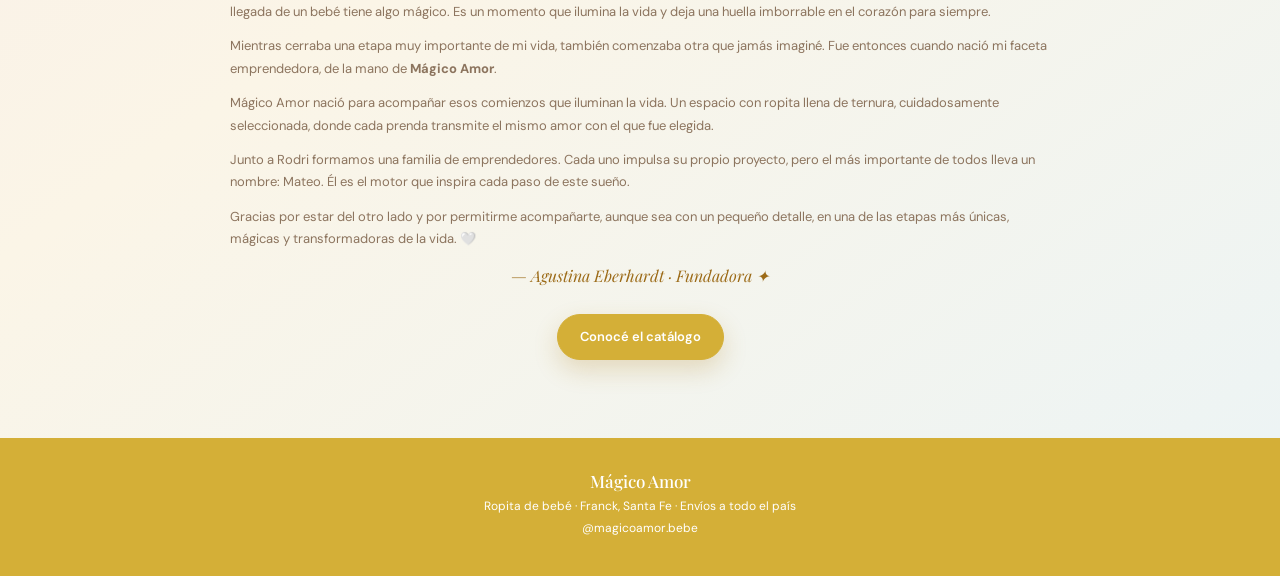
==== commit cfee77a8: "style: ubicar foto de historia sobre el texto" ====
--- a/home-v2.html
+++ b/home-v2.html
@@ -23,9 +23,9 @@
     .categories{padding:76px 0 54px}.section-heading{max-width:620px;margin:0 auto 32px;text-align:center}.section-kicker{margin-bottom:9px;font-size:10px;letter-spacing:.2em}h2{margin:0;font-family:"Playfair Display",Georgia,serif;font-size:clamp(30px,4vw,46px);font-weight:500;line-height:1.12}.section-intro{margin:13px auto 0;color:var(--muted);font-size:14px;line-height:1.7}.category-grid{display:grid;grid-template-columns:repeat(2,1fr);gap:18px}
     .category-card{position:relative;display:block;overflow:hidden;aspect-ratio:4/3;border:0;border-radius:24px;background:#eadfce;box-shadow:0 12px 30px rgba(100,73,43,.12);text-decoration:none;isolation:isolate;transition:transform .25s ease,box-shadow .25s ease}.category-card::after{content:"";position:absolute;inset:0;z-index:1;background:linear-gradient(90deg,rgba(67,45,24,.08),rgba(255,250,239,.1) 35%,rgba(255,250,239,.2) 65%,rgba(67,45,24,.08));pointer-events:none}.category-card:hover{transform:translateY(-5px);box-shadow:var(--shadow)}.category-card img{position:absolute;inset:0;display:block;width:100%;height:100%;object-fit:cover;transition:transform .45s ease}.category-card:hover img{transform:scale(1.025)}.category-content{position:absolute;inset:0;z-index:2;display:flex;flex-direction:column;align-items:center;justify-content:center;padding:24px;text-align:center}.category-title{max-width:82%;color:#a66d16;font-family:"Satisfy","Segoe Script",cursive;font-size:clamp(38px,4.7vw,64px);font-weight:400;font-style:normal;line-height:.9;letter-spacing:-.025em;text-shadow:0 2px 18px rgba(255,253,249,.95)}.category-label{display:inline-flex;align-items:center;gap:8px;margin-top:18px;padding:9px 14px;border:1px solid rgba(198,154,47,.48);border-radius:999px;background:rgba(255,253,249,.9);color:var(--gold-deep);font-size:11px;font-weight:600;box-shadow:0 6px 18px rgba(100,73,43,.1);backdrop-filter:blur(7px)}
     .shop-path{padding:26px 0 72px}.path-panel{padding:38px;border:1px solid var(--line);border-radius:28px;background:var(--paper);box-shadow:var(--shadow)}.path-title{margin:0 0 28px;text-align:center;font-family:"Playfair Display",Georgia,serif;font-size:24px;font-weight:500}.steps{display:grid;grid-template-columns:repeat(4,1fr);gap:16px}.step{position:relative;text-align:center}.step:not(:last-child)::after{content:"";position:absolute;top:21px;left:calc(50% + 28px);right:calc(-50% + 28px);border-top:1px dashed #d9c29b}.step-number{position:relative;z-index:1;display:flex;align-items:center;justify-content:center;width:44px;height:44px;margin:0 auto 12px;border:2px solid #fff;border-radius:50%;background:var(--gold);color:#fff;box-shadow:0 0 0 2px #ead7a3,0 7px 16px rgba(156,107,24,.25);font-family:"DM Sans",system-ui,sans-serif;font-size:16px;font-weight:600;line-height:1}.step strong{display:block;font-size:13px;font-weight:600}.step>span:not(.step-number){display:block;margin-top:4px;color:var(--muted);font-size:11px;line-height:1.5}.confidence{display:flex;justify-content:center;gap:18px 34px;flex-wrap:wrap;margin-top:28px;padding-top:24px;border-top:1px solid var(--line);color:var(--muted);font-size:12px}
-    .story{padding:78px 0;background:linear-gradient(145deg,var(--blush),#fbf5e7 52%,var(--sky));border-top:1px solid var(--line)}.story-card{display:grid;grid-template-columns:minmax(0,1.05fr) minmax(0,.95fr);gap:clamp(30px,5vw,64px);align-items:center}.story-photo{position:relative;width:100%;max-width:560px;aspect-ratio:3/2;margin:0 auto;padding:9px;border:1px solid rgba(198,154,47,.38);border-radius:30px;background:rgba(255,253,249,.72);box-shadow:var(--shadow)}.story-photo img{display:block;width:100%;height:100%;object-fit:cover;object-position:center;border-radius:22px}.story-copy .section-kicker{text-align:left}.story-copy h2{max-width:570px}.story-copy p{margin:12px 0 0;color:var(--muted);font-size:13px;line-height:1.72}.story-signature{color:var(--gold-deep)!important;font-family:"Playfair Display",Georgia,serif;font-style:italic;font-size:16px!important}.story-copy .button{margin-top:24px}
+    .story{padding:78px 0;background:linear-gradient(145deg,var(--blush),#fbf5e7 52%,var(--sky));border-top:1px solid var(--line)}.story-card{display:grid;grid-template-columns:1fr;gap:42px}.story-photo{position:relative;width:100%;max-width:820px;aspect-ratio:3/2;margin:0 auto;padding:9px;border:1px solid rgba(198,154,47,.38);border-radius:30px;background:rgba(255,253,249,.72);box-shadow:var(--shadow)}.story-photo img{display:block;width:100%;height:100%;object-fit:cover;object-position:center;border-radius:22px}.story-copy{width:100%;max-width:820px;margin:0 auto}.story-copy .section-kicker{text-align:center}.story-copy h2{max-width:none;text-align:center}.story-copy p{margin:12px 0 0;color:var(--muted);font-size:13px;line-height:1.72}.story-signature{text-align:center;color:var(--gold-deep)!important;font-family:"Playfair Display",Georgia,serif;font-style:italic;font-size:16px!important}.story-copy .button{display:flex;width:max-content;margin:24px auto 0}
     footer{padding:28px 18px 36px;background:var(--gold);color:#fff;text-align:center;font-size:12px;line-height:1.8}footer strong{color:#fff;font-family:"Playfair Display",Georgia,serif;font-size:17px;font-weight:500}footer a{color:#fff;text-decoration:none}
-    @media(max-width:760px){.shell{width:min(100% - 24px,600px)}.hero{min-height:0;padding:42px 18px 54px}.logo-wrap{width:136px;margin-bottom:22px}.category-grid{gap:10px}.category-card{border-radius:18px}.category-content{padding:16px}.category-title{font-size:clamp(30px,9vw,48px)}.category-label{margin-top:12px;padding:7px 10px;font-size:10px}.path-panel{padding:30px 18px}.steps{grid-template-columns:repeat(2,1fr);gap:28px 12px}.step::after{display:none}.story{padding:58px 0 66px}.story-card{grid-template-columns:1fr}.story-photo{width:100%;max-width:560px}.story-copy{text-align:center}.story-copy .section-kicker{text-align:center}}
+    @media(max-width:760px){.shell{width:min(100% - 24px,600px)}.hero{min-height:0;padding:42px 18px 54px}.logo-wrap{width:136px;margin-bottom:22px}.category-grid{gap:10px}.category-card{border-radius:18px}.category-content{padding:16px}.category-title{font-size:clamp(30px,9vw,48px)}.category-label{margin-top:12px;padding:7px 10px;font-size:10px}.path-panel{padding:30px 18px}.steps{grid-template-columns:repeat(2,1fr);gap:28px 12px}.step::after{display:none}.story{padding:58px 0 66px}.story-card{gap:32px}.story-photo{width:100%;max-width:560px}.story-copy .section-kicker{text-align:center}}
     @media(max-width:420px){.category-grid{grid-template-columns:1fr}.category-label{font-size:11px}.hero-actions .button{width:100%}}
     @media(prefers-reduced-motion:reduce){html{scroll-behavior:auto}*,*::before,*::after{transition:none!important}}
   </style>
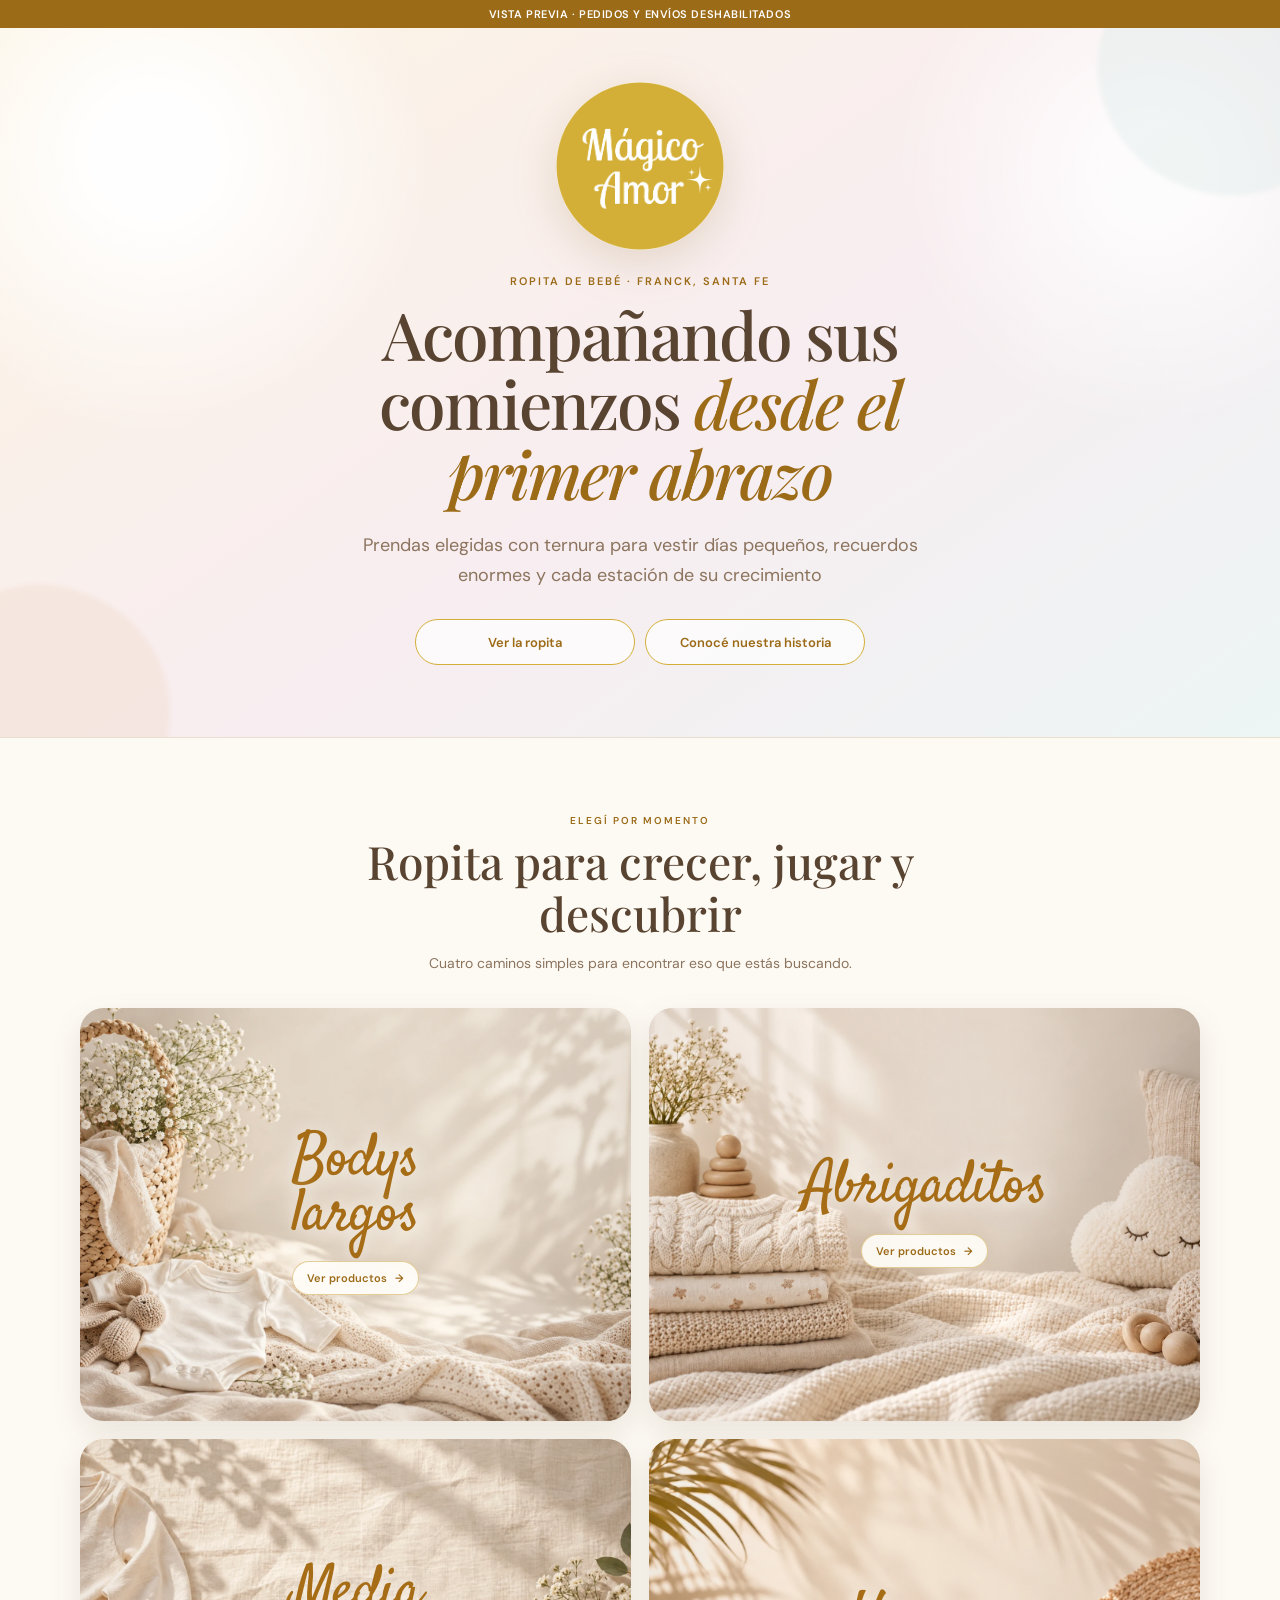
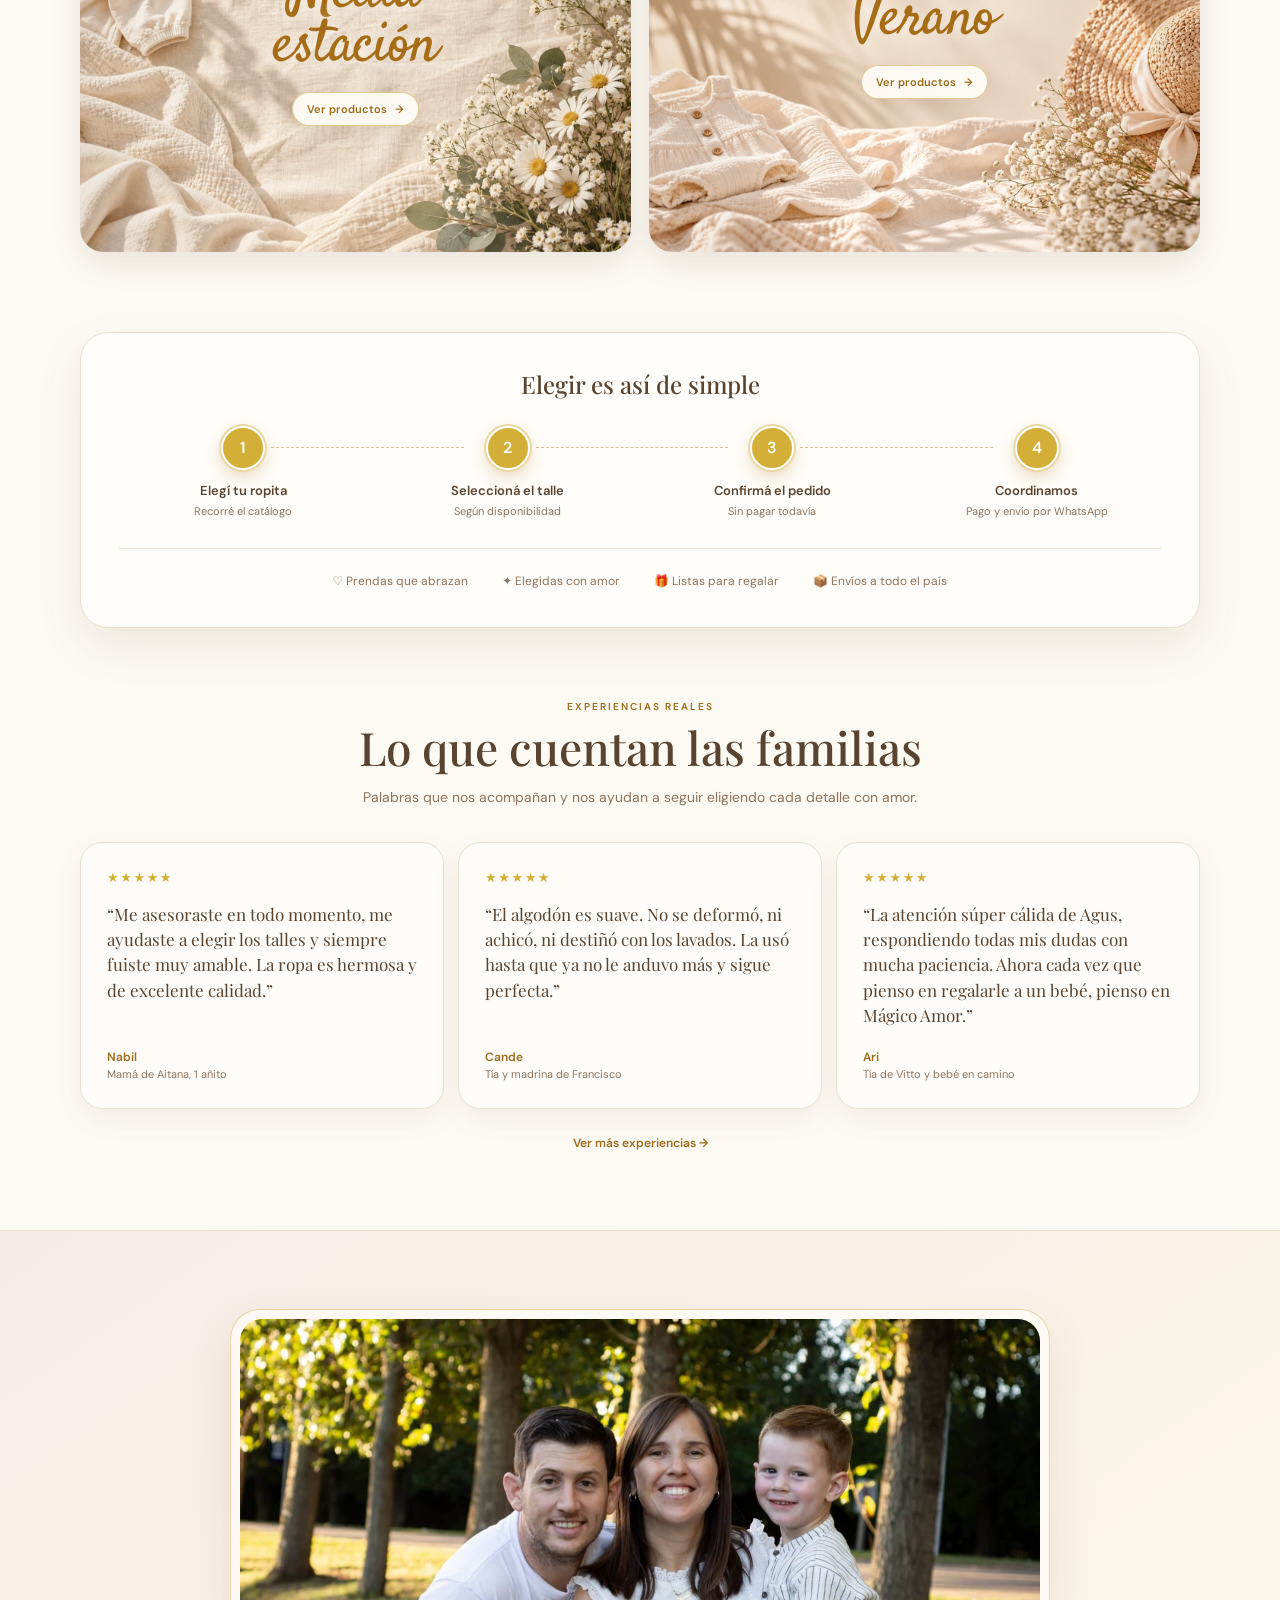
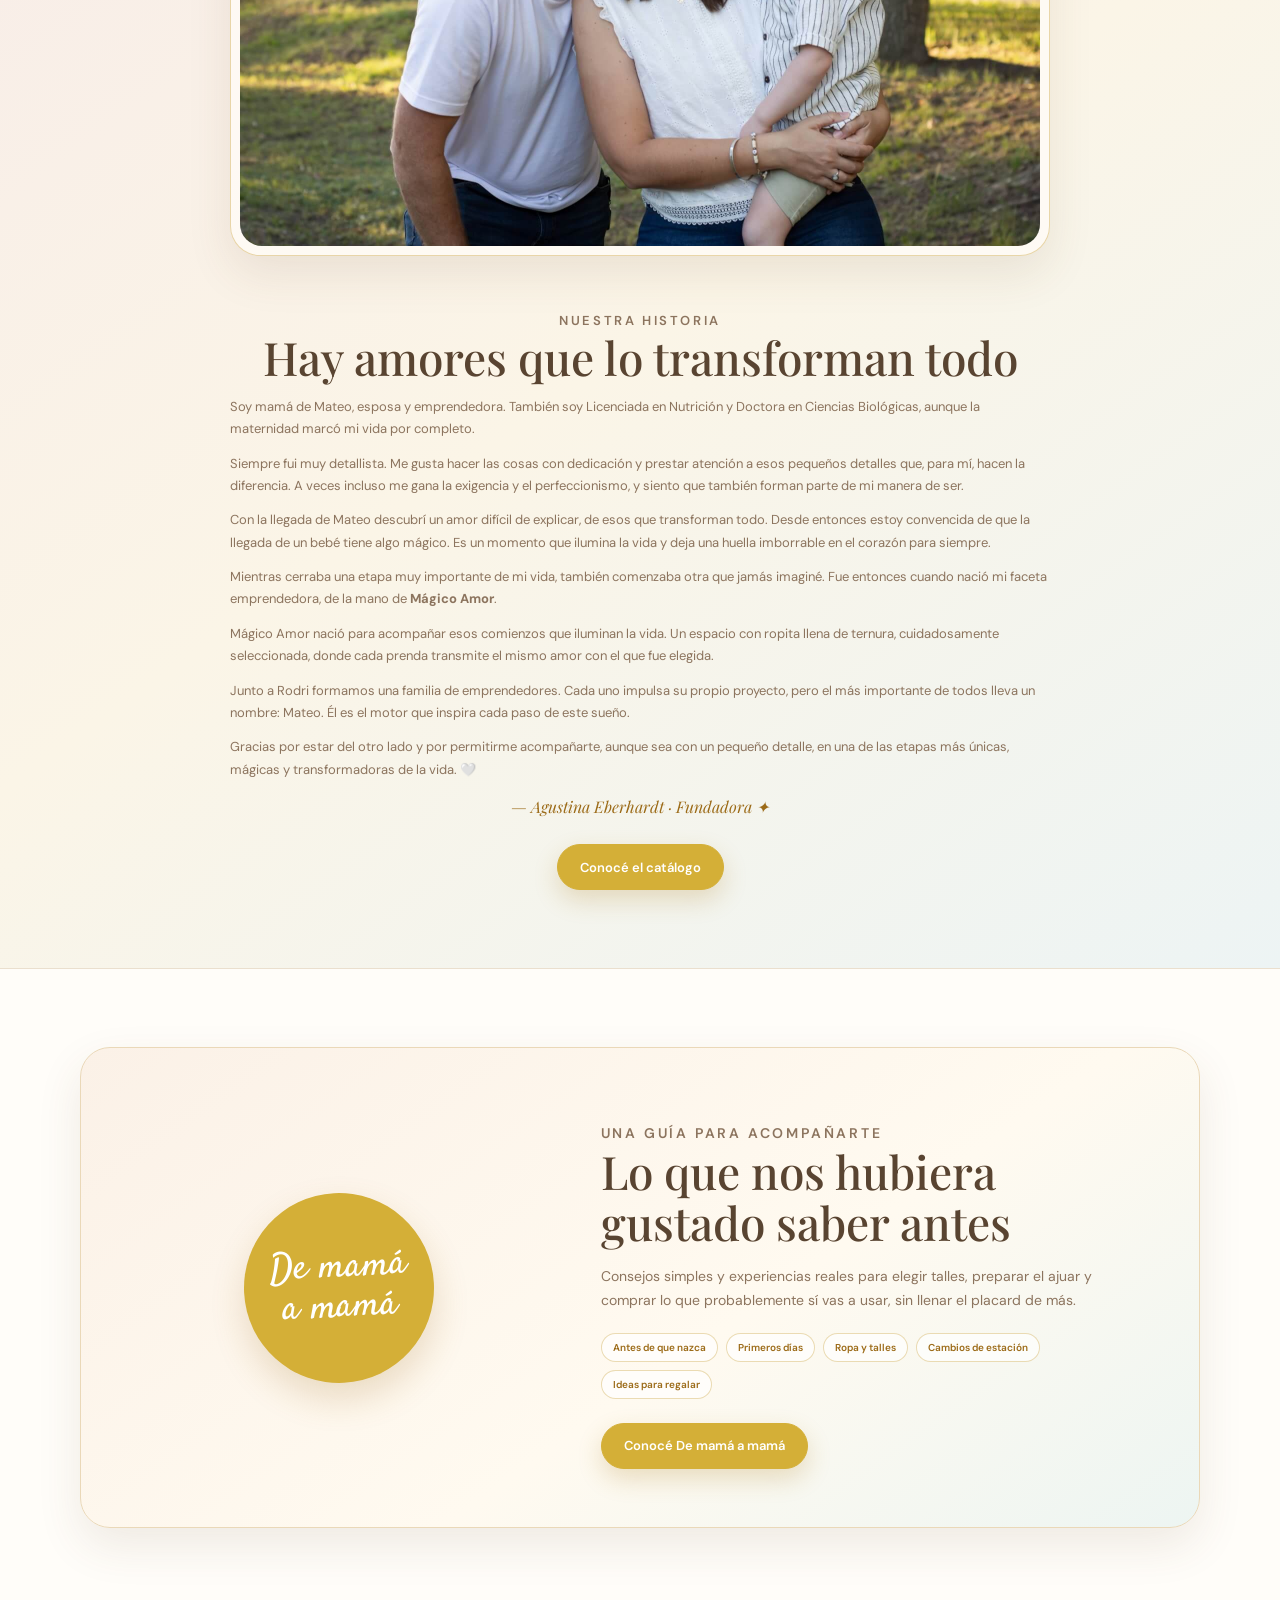
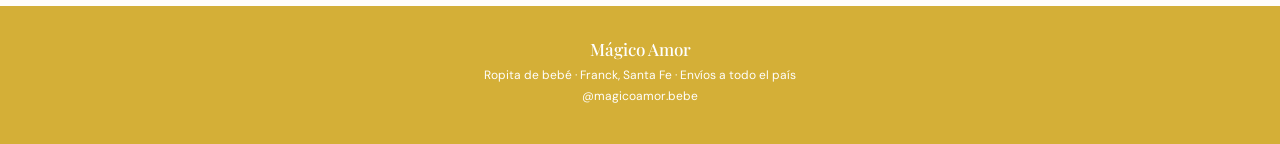
==== commit 3c19fe57: "feat: integrar testimonios y hub de mama a mama" ====
--- a/home-v2.html
+++ b/home-v2.html
@@ -23,9 +23,11 @@
     .categories{padding:76px 0 54px}.section-heading{max-width:620px;margin:0 auto 32px;text-align:center}.section-kicker{margin-bottom:9px;font-size:10px;letter-spacing:.2em}h2{margin:0;font-family:"Playfair Display",Georgia,serif;font-size:clamp(30px,4vw,46px);font-weight:500;line-height:1.12}.section-intro{margin:13px auto 0;color:var(--muted);font-size:14px;line-height:1.7}.category-grid{display:grid;grid-template-columns:repeat(2,1fr);gap:18px}
     .category-card{position:relative;display:block;overflow:hidden;aspect-ratio:4/3;border:0;border-radius:24px;background:#eadfce;box-shadow:0 12px 30px rgba(100,73,43,.12);text-decoration:none;isolation:isolate;transition:transform .25s ease,box-shadow .25s ease}.category-card::after{content:"";position:absolute;inset:0;z-index:1;background:linear-gradient(90deg,rgba(67,45,24,.08),rgba(255,250,239,.1) 35%,rgba(255,250,239,.2) 65%,rgba(67,45,24,.08));pointer-events:none}.category-card:hover{transform:translateY(-5px);box-shadow:var(--shadow)}.category-card img{position:absolute;inset:0;display:block;width:100%;height:100%;object-fit:cover;transition:transform .45s ease}.category-card:hover img{transform:scale(1.025)}.category-content{position:absolute;inset:0;z-index:2;display:flex;flex-direction:column;align-items:center;justify-content:center;padding:24px;text-align:center}.category-title{max-width:82%;color:#a66d16;font-family:"Satisfy","Segoe Script",cursive;font-size:clamp(38px,4.7vw,64px);font-weight:400;font-style:normal;line-height:.9;letter-spacing:-.025em;text-shadow:0 2px 18px rgba(255,253,249,.95)}.category-label{display:inline-flex;align-items:center;gap:8px;margin-top:18px;padding:9px 14px;border:1px solid rgba(198,154,47,.48);border-radius:999px;background:rgba(255,253,249,.9);color:var(--gold-deep);font-size:11px;font-weight:600;box-shadow:0 6px 18px rgba(100,73,43,.1);backdrop-filter:blur(7px)}
     .shop-path{padding:26px 0 72px}.path-panel{padding:38px;border:1px solid var(--line);border-radius:28px;background:var(--paper);box-shadow:var(--shadow)}.path-title{margin:0 0 28px;text-align:center;font-family:"Playfair Display",Georgia,serif;font-size:24px;font-weight:500}.steps{display:grid;grid-template-columns:repeat(4,1fr);gap:16px}.step{position:relative;text-align:center}.step:not(:last-child)::after{content:"";position:absolute;top:21px;left:calc(50% + 28px);right:calc(-50% + 28px);border-top:1px dashed #d9c29b}.step-number{position:relative;z-index:1;display:flex;align-items:center;justify-content:center;width:44px;height:44px;margin:0 auto 12px;border:2px solid #fff;border-radius:50%;background:var(--gold);color:#fff;box-shadow:0 0 0 2px #ead7a3,0 7px 16px rgba(156,107,24,.25);font-family:"DM Sans",system-ui,sans-serif;font-size:16px;font-weight:600;line-height:1}.step strong{display:block;font-size:13px;font-weight:600}.step>span:not(.step-number){display:block;margin-top:4px;color:var(--muted);font-size:11px;line-height:1.5}.confidence{display:flex;justify-content:center;gap:18px 34px;flex-wrap:wrap;margin-top:28px;padding-top:24px;border-top:1px solid var(--line);color:var(--muted);font-size:12px}
+    .voices{padding:0 0 78px}.voices-grid{display:grid;grid-template-columns:repeat(3,1fr);gap:14px}.voice-card{display:flex;flex-direction:column;min-height:210px;padding:26px;border:1px solid var(--line);border-radius:22px;background:rgba(255,253,249,.82);box-shadow:0 10px 28px rgba(100,73,43,.07)}.voice-stars{color:var(--gold);font-size:13px;letter-spacing:.12em}.voice-card blockquote{margin:16px 0 20px;color:var(--ink);font-family:"Playfair Display",Georgia,serif;font-size:17px;line-height:1.48}.voice-card footer{margin-top:auto;padding:0;background:none;color:var(--muted);text-align:left;font-size:11px;line-height:1.5}.voice-card footer strong{display:block;color:var(--gold-deep);font-family:"DM Sans",system-ui,sans-serif;font-size:12px;font-weight:600}.voices-action{text-align:center;margin-top:22px}.voices-action a{color:var(--gold-deep);font-size:12px;font-weight:600;text-decoration:none}
     .story{padding:78px 0;background:linear-gradient(145deg,var(--blush),#fbf5e7 52%,var(--sky));border-top:1px solid var(--line)}.story-card{display:grid;grid-template-columns:1fr;gap:42px}.story-photo{position:relative;width:100%;max-width:820px;aspect-ratio:3/2;margin:0 auto;padding:9px;border:1px solid rgba(198,154,47,.38);border-radius:30px;background:rgba(255,253,249,.72);box-shadow:var(--shadow)}.story-photo img{display:block;width:100%;height:100%;object-fit:cover;object-position:center;border-radius:22px}.story-copy{width:100%;max-width:820px;margin:0 auto}.story-copy .section-kicker{text-align:center}.story-copy h2{max-width:none;text-align:center}.story-copy p{margin:12px 0 0;color:var(--muted);font-size:13px;line-height:1.72}.story-signature{text-align:center;color:var(--gold-deep)!important;font-family:"Playfair Display",Georgia,serif;font-style:italic;font-size:16px!important}.story-copy .button{display:flex;width:max-content;margin:24px auto 0}
+    .editorial{padding:78px 0;background:var(--paper);border-top:1px solid var(--line)}.editorial-card{display:grid;grid-template-columns:.85fr 1.15fr;gap:clamp(28px,5vw,62px);align-items:center;padding:clamp(28px,5vw,58px);border:1px solid #ead8b8;border-radius:30px;background:linear-gradient(145deg,#fbf1e7,#fffaf0 58%,#edf5f2);box-shadow:var(--shadow)}.editorial-mark{display:grid;place-items:center;width:190px;aspect-ratio:1;margin:auto;border-radius:50%;background:var(--gold);color:#fff;text-align:center;font-family:"Satisfy","Segoe Script",cursive;font-size:38px;line-height:1.05;transform:rotate(-3deg);box-shadow:0 16px 35px rgba(156,107,24,.2)}.editorial-copy h2{max-width:650px}.editorial-copy p{margin:15px 0 0;color:var(--muted);font-size:14px;line-height:1.75}.topic-list{display:flex;flex-wrap:wrap;gap:8px;margin-top:20px}.topic-list span{padding:7px 11px;border:1px solid rgba(198,154,47,.35);border-radius:999px;background:rgba(255,255,255,.65);color:var(--gold-deep);font-size:10px;font-weight:600}.editorial-copy .button{margin-top:24px}
     footer{padding:28px 18px 36px;background:var(--gold);color:#fff;text-align:center;font-size:12px;line-height:1.8}footer strong{color:#fff;font-family:"Playfair Display",Georgia,serif;font-size:17px;font-weight:500}footer a{color:#fff;text-decoration:none}
-    @media(max-width:760px){.shell{width:min(100% - 24px,600px)}.hero{min-height:0;padding:42px 18px 54px}.logo-wrap{width:136px;margin-bottom:22px}.category-grid{gap:10px}.category-card{border-radius:18px}.category-content{padding:16px}.category-title{font-size:clamp(30px,9vw,48px)}.category-label{margin-top:12px;padding:7px 10px;font-size:10px}.path-panel{padding:30px 18px}.steps{grid-template-columns:repeat(2,1fr);gap:28px 12px}.step::after{display:none}.story{padding:58px 0 66px}.story-card{gap:32px}.story-photo{width:100%;max-width:560px}.story-copy .section-kicker{text-align:center}}
+    @media(max-width:760px){.shell{width:min(100% - 24px,600px)}.hero{min-height:0;padding:42px 18px 54px}.logo-wrap{width:136px;margin-bottom:22px}.category-grid{gap:10px}.category-card{border-radius:18px}.category-content{padding:16px}.category-title{font-size:clamp(30px,9vw,48px)}.category-label{margin-top:12px;padding:7px 10px;font-size:10px}.path-panel{padding:30px 18px}.steps{grid-template-columns:repeat(2,1fr);gap:28px 12px}.step::after{display:none}.voices-grid{grid-template-columns:1fr}.voice-card{min-height:0}.story{padding:58px 0 66px}.story-card{gap:32px}.story-photo{width:100%;max-width:560px}.story-copy .section-kicker{text-align:center}.editorial{padding:58px 0}.editorial-card{grid-template-columns:1fr;text-align:center}.editorial-mark{width:150px;font-size:31px}.topic-list{justify-content:center}}
     @media(max-width:420px){.category-grid{grid-template-columns:1fr}.category-label{font-size:11px}.hero-actions .button{width:100%}}
     @media(prefers-reduced-motion:reduce){html{scroll-behavior:auto}*,*::before,*::after{transition:none!important}}
   </style>
@@ -62,12 +64,18 @@
         <div class="confidence" aria-label="Beneficios"><span>♡ Prendas que abrazan</span><span>✦ Elegidas con amor</span><span>🎁 Listas para regalar</span><span>📦 Envíos a todo el país</span></div>
       </div></div>
     </section>
+    <section class="voices" aria-labelledby="voices-title"><div class="shell"><div class="section-heading"><p class="section-kicker">Experiencias reales</p><h2 id="voices-title">Lo que cuentan las familias</h2><p class="section-intro">Palabras que nos acompañan y nos ayudan a seguir eligiendo cada detalle con amor.</p></div><div class="voices-grid">
+      <article class="voice-card"><div class="voice-stars" aria-label="5 estrellas">★★★★★</div><blockquote>“Me asesoraste en todo momento, me ayudaste a elegir los talles y siempre fuiste muy amable. La ropa es hermosa y de excelente calidad.”</blockquote><footer><strong>Nabil</strong>Mamá de Aitana, 1 añito</footer></article>
+      <article class="voice-card"><div class="voice-stars" aria-label="5 estrellas">★★★★★</div><blockquote>“El algodón es suave. No se deformó, ni achicó, ni destiñó con los lavados. La usó hasta que ya no le anduvo más y sigue perfecta.”</blockquote><footer><strong>Cande</strong>Tía y madrina de Francisco</footer></article>
+      <article class="voice-card"><div class="voice-stars" aria-label="5 estrellas">★★★★★</div><blockquote>“La atención súper cálida de Agus, respondiendo todas mis dudas con mucha paciencia. Ahora cada vez que pienso en regalarle a un bebé, pienso en Mágico Amor.”</blockquote><footer><strong>Ari</strong>Tía de Vitto y bebé en camino</footer></article>
+    </div><div class="voices-action"><a href="index.html#experiencias">Ver más experiencias →</a></div></div></section>
     <section class="story" id="nuestra-historia">
       <div class="shell story-card">
         <div class="story-photo"><img src="agus-mateo.jpg" alt="Agustina y su familia" loading="lazy" width="900" height="1125"></div>
         <div class="story-copy"><p class="section-kicker">Nuestra historia</p><h2>Hay amores que lo transforman todo</h2><p>Soy mamá de Mateo, esposa y emprendedora. También soy Licenciada en Nutrición y Doctora en Ciencias Biológicas, aunque la maternidad marcó mi vida por completo.</p><p>Siempre fui muy detallista. Me gusta hacer las cosas con dedicación y prestar atención a esos pequeños detalles que, para mí, hacen la diferencia. A veces incluso me gana la exigencia y el perfeccionismo, y siento que también forman parte de mi manera de ser.</p><p>Con la llegada de Mateo descubrí un amor difícil de explicar, de esos que transforman todo. Desde entonces estoy convencida de que la llegada de un bebé tiene algo mágico. Es un momento que ilumina la vida y deja una huella imborrable en el corazón para siempre.</p><p>Mientras cerraba una etapa muy importante de mi vida, también comenzaba otra que jamás imaginé. Fue entonces cuando nació mi faceta emprendedora, de la mano de <strong>Mágico Amor</strong>.</p><p>Mágico Amor nació para acompañar esos comienzos que iluminan la vida. Un espacio con ropita llena de ternura, cuidadosamente seleccionada, donde cada prenda transmite el mismo amor con el que fue elegida.</p><p>Junto a Rodri formamos una familia de emprendedores. Cada uno impulsa su propio proyecto, pero el más importante de todos lleva un nombre: Mateo. Él es el motor que inspira cada paso de este sueño.</p><p>Gracias por estar del otro lado y por permitirme acompañarte, aunque sea con un pequeño detalle, en una de las etapas más únicas, mágicas y transformadoras de la vida. 🤍</p><p class="story-signature">— Agustina Eberhardt · Fundadora ✦</p><a class="button button-primary" href="index.html">Conocé el catálogo</a></div>
       </div>
     </section>
+    <section class="editorial" aria-labelledby="editorial-title"><div class="shell"><div class="editorial-card"><div class="editorial-mark" aria-hidden="true">De mamá<br>a mamá</div><div class="editorial-copy"><p class="section-kicker">Una guía para acompañarte</p><h2 id="editorial-title">Lo que nos hubiera gustado saber antes</h2><p>Consejos simples y experiencias reales para elegir talles, preparar el ajuar y comprar lo que probablemente sí vas a usar, sin llenar el placard de más.</p><div class="topic-list" aria-label="Temas de la guía"><span>Antes de que nazca</span><span>Primeros días</span><span>Ropa y talles</span><span>Cambios de estación</span><span>Ideas para regalar</span></div><a class="button button-primary" href="de-mama-a-mama.html">Conocé De mamá a mamá</a></div></div></div></section>
   </main>
   <footer><strong>Mágico Amor</strong><br>Ropita de bebé · Franck, Santa Fe · Envíos a todo el país<br><a href="https://instagram.com/magicoamor.bebe">@magicoamor.bebe</a></footer>
 </body>
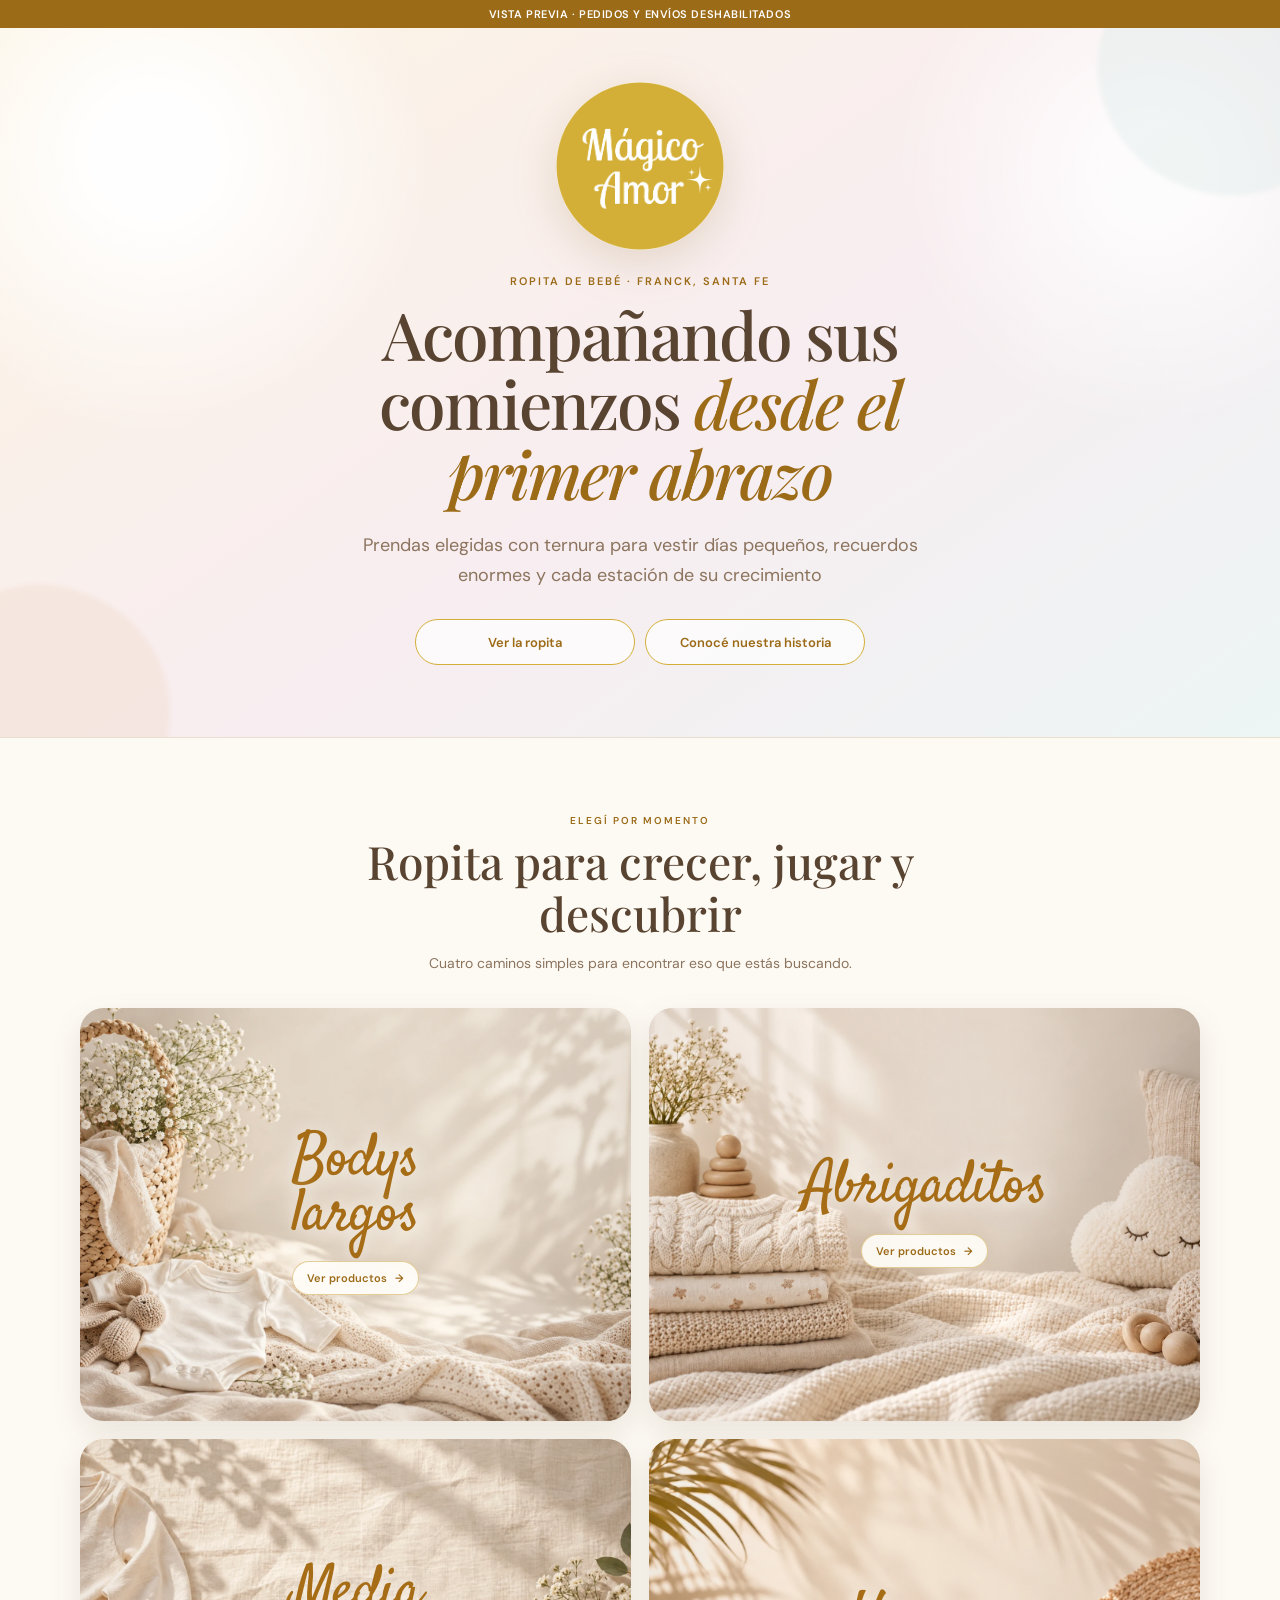
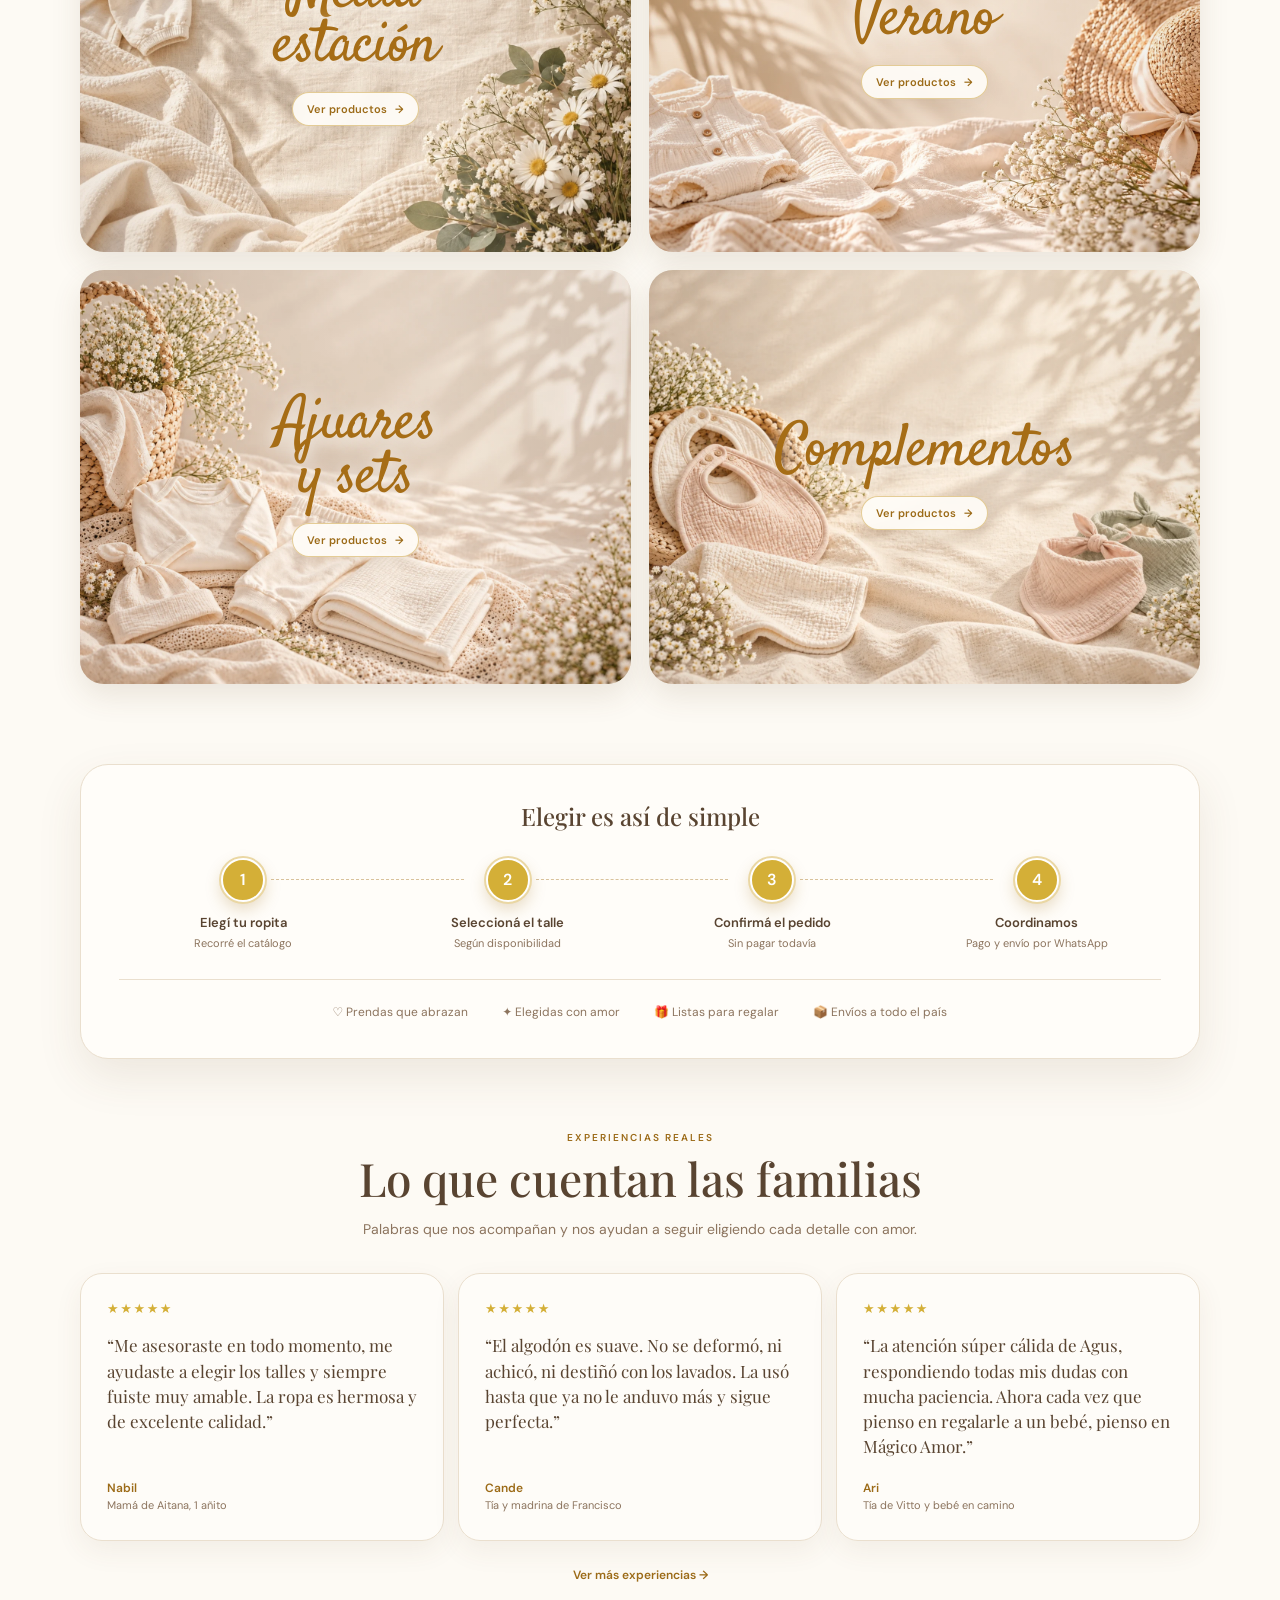
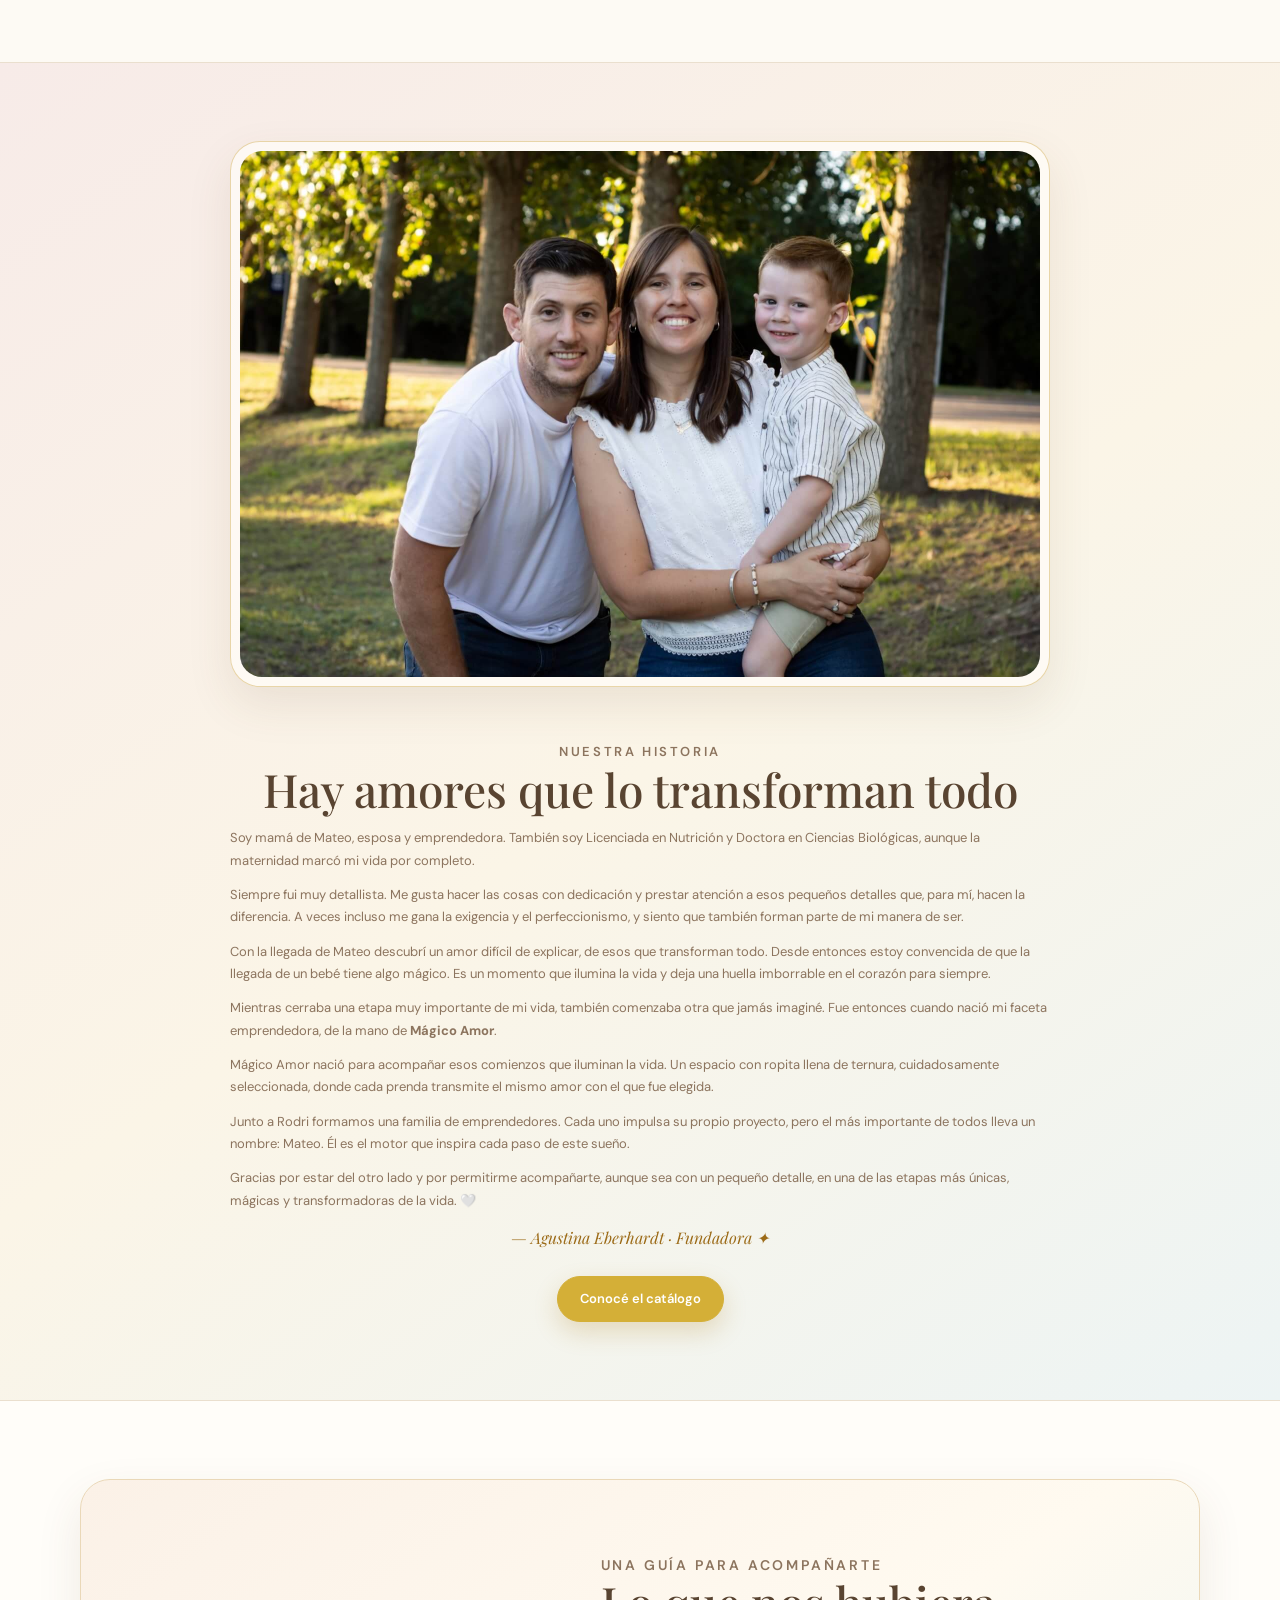
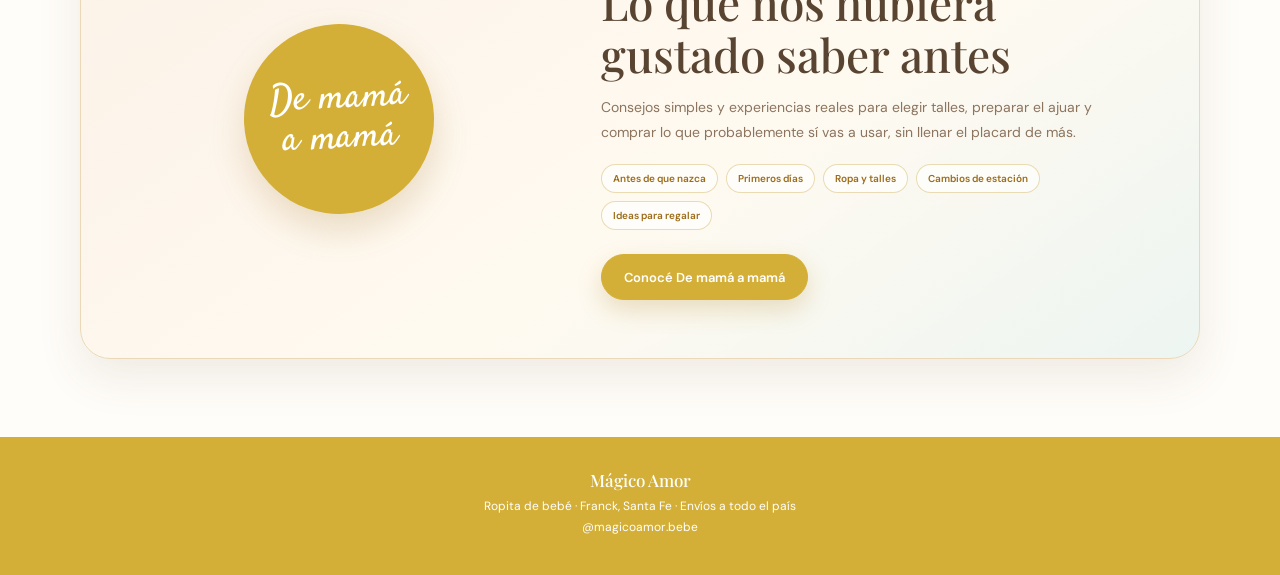
==== commit 39528253: "feat: agregar ajuares sets y complementos" ====
--- a/home-v2.html
+++ b/home-v2.html
@@ -48,10 +48,12 @@
       <div class="shell">
         <div class="section-heading"><p class="section-kicker">Elegí por momento</p><h2>Ropita para crecer, jugar y descubrir</h2><p class="section-intro">Cuatro caminos simples para encontrar eso que estás buscando.</p></div>
         <div class="category-grid">
-          <a class="category-card" href="index.html?categoria=body%20largo" aria-label="Ver bodys largos en el catálogo"><img src="categoria-bodys-largos-v2.webp?rev=13" alt="Ropita de bebé en tonos cálidos" width="1400" height="1050"><span class="category-content"><span class="category-title">Bodys<br>largos</span><span class="category-label">Ver productos <span aria-hidden="true">→</span></span></span></a>
-          <a class="category-card" href="index.html" aria-label="Ver abrigaditos en el catálogo"><img src="categoria-abrigaditos-v3.webp?rev=16" alt="Abrigaditos y textiles cálidos para bebé" width="1400" height="1050"><span class="category-content"><span class="category-title">Abrigaditos</span><span class="category-label">Ver productos <span aria-hidden="true">→</span></span></span></a>
-          <a class="category-card" href="index.html" aria-label="Ver ropa de media estación en el catálogo"><img src="categoria-media-estacion-v3.webp?rev=17" alt="Ropita liviana de media estación" width="1400" height="1050"><span class="category-content"><span class="category-title">Media<br>estación</span><span class="category-label">Ver productos <span aria-hidden="true">→</span></span></span></a>
-          <a class="category-card" href="index.html" aria-label="Ver ropa de verano en el catálogo"><img src="categoria-verano-v3.webp?rev=17" alt="Ropita liviana de verano para bebé" width="1400" height="1050"><span class="category-content"><span class="category-title">Verano</span><span class="category-label">Ver productos <span aria-hidden="true">→</span></span></span></a>
+          <a class="category-card" href="index.html?grupo=bodys" aria-label="Ver la colección Bodys en el catálogo"><img src="categoria-bodys-largos-v2.webp?rev=13" alt="Ropita de bebé en tonos cálidos" width="1400" height="1050"><span class="category-content"><span class="category-title">Bodys<br>largos</span><span class="category-label">Ver productos <span aria-hidden="true">→</span></span></span></a>
+          <a class="category-card" href="index.html?grupo=abrigaditos" aria-label="Ver la colección Abrigaditos en el catálogo"><img src="categoria-abrigaditos-v3.webp?rev=16" alt="Abrigaditos y textiles cálidos para bebé" width="1400" height="1050"><span class="category-content"><span class="category-title">Abrigaditos</span><span class="category-label">Ver productos <span aria-hidden="true">→</span></span></span></a>
+          <a class="category-card" href="index.html?grupo=media-estacion" aria-label="Ver la colección Media estación en el catálogo"><img src="categoria-media-estacion-v3.webp?rev=17" alt="Ropita liviana de media estación" width="1400" height="1050"><span class="category-content"><span class="category-title">Media<br>estación</span><span class="category-label">Ver productos <span aria-hidden="true">→</span></span></span></a>
+          <a class="category-card" href="index.html?grupo=verano" aria-label="Ver la colección Verano en el catálogo"><img src="categoria-verano-v3.webp?rev=17" alt="Ropita liviana de verano para bebé" width="1400" height="1050"><span class="category-content"><span class="category-title">Verano</span><span class="category-label">Ver productos <span aria-hidden="true">→</span></span></span></a>
+          <a class="category-card" href="index.html?grupo=ajuares-y-sets" aria-label="Ver la colección Ajuares y sets en el catálogo"><img src="categoria-ajuares-y-sets-v1.webp" alt="Ajuar para bebé con body, pantalón, gorrito y manta" width="1536" height="1024"><span class="category-content"><span class="category-title">Ajuares<br>y sets</span><span class="category-label">Ver productos <span aria-hidden="true">→</span></span></span></a>
+          <a class="category-card" href="index.html?grupo=complementos" aria-label="Ver la colección Complementos en el catálogo"><img src="categoria-complementos-v1.webp" alt="Baberos, babitas y bandanas para bebé" width="1536" height="1024"><span class="category-content"><span class="category-title">Complementos</span><span class="category-label">Ver productos <span aria-hidden="true">→</span></span></span></a>
         </div>
       </div>
     </section>
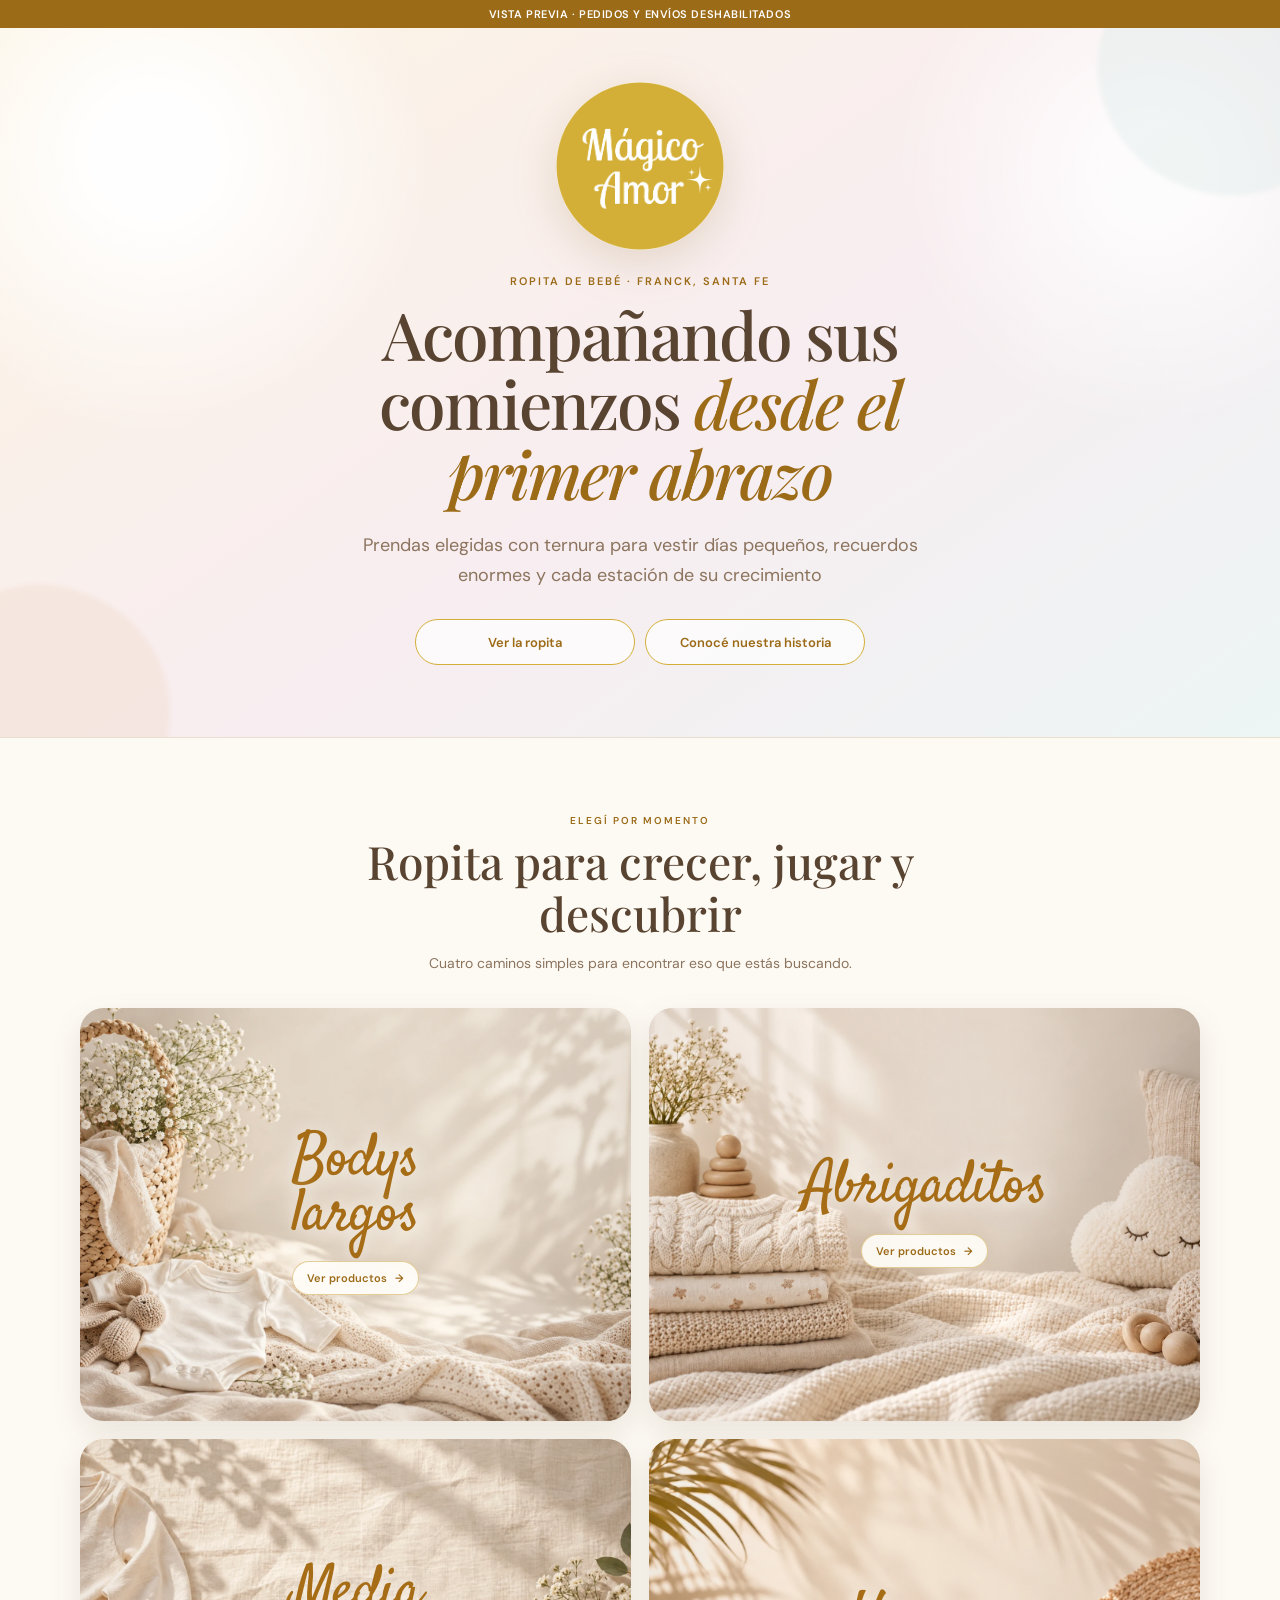
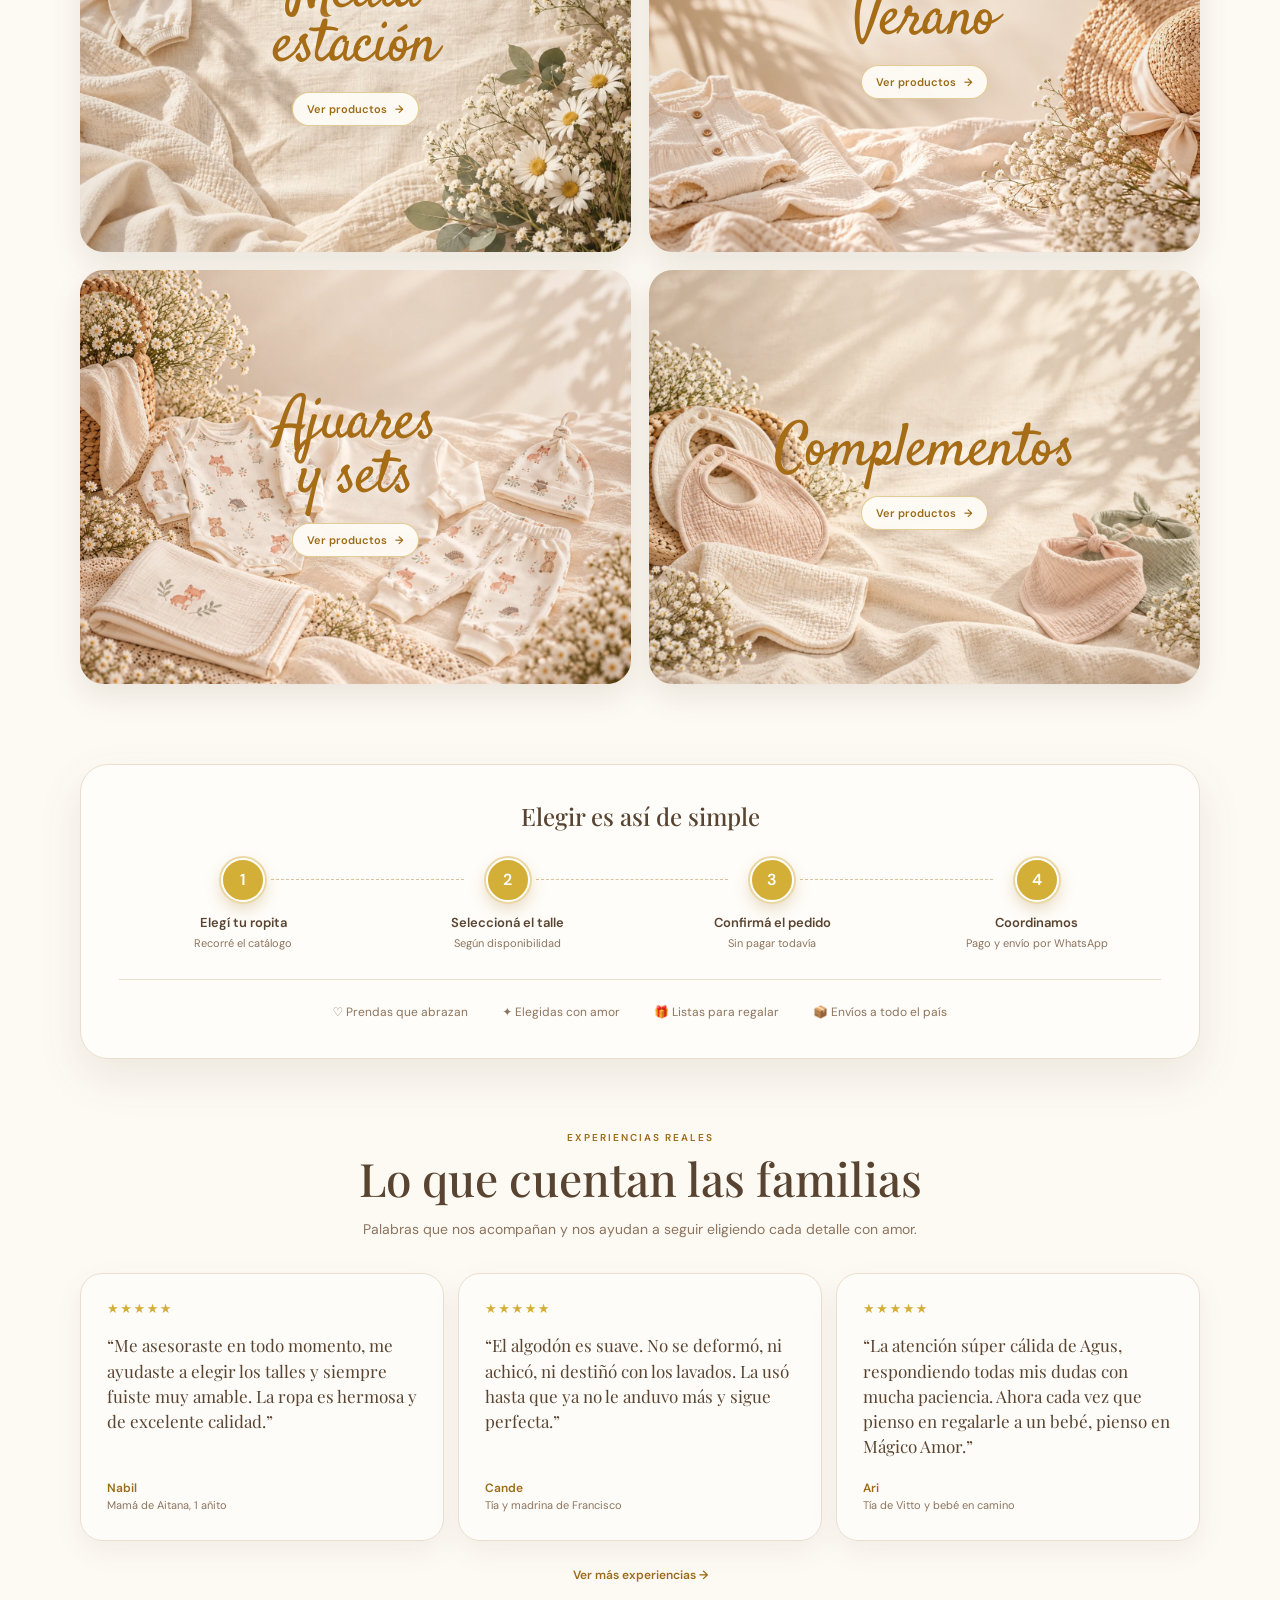
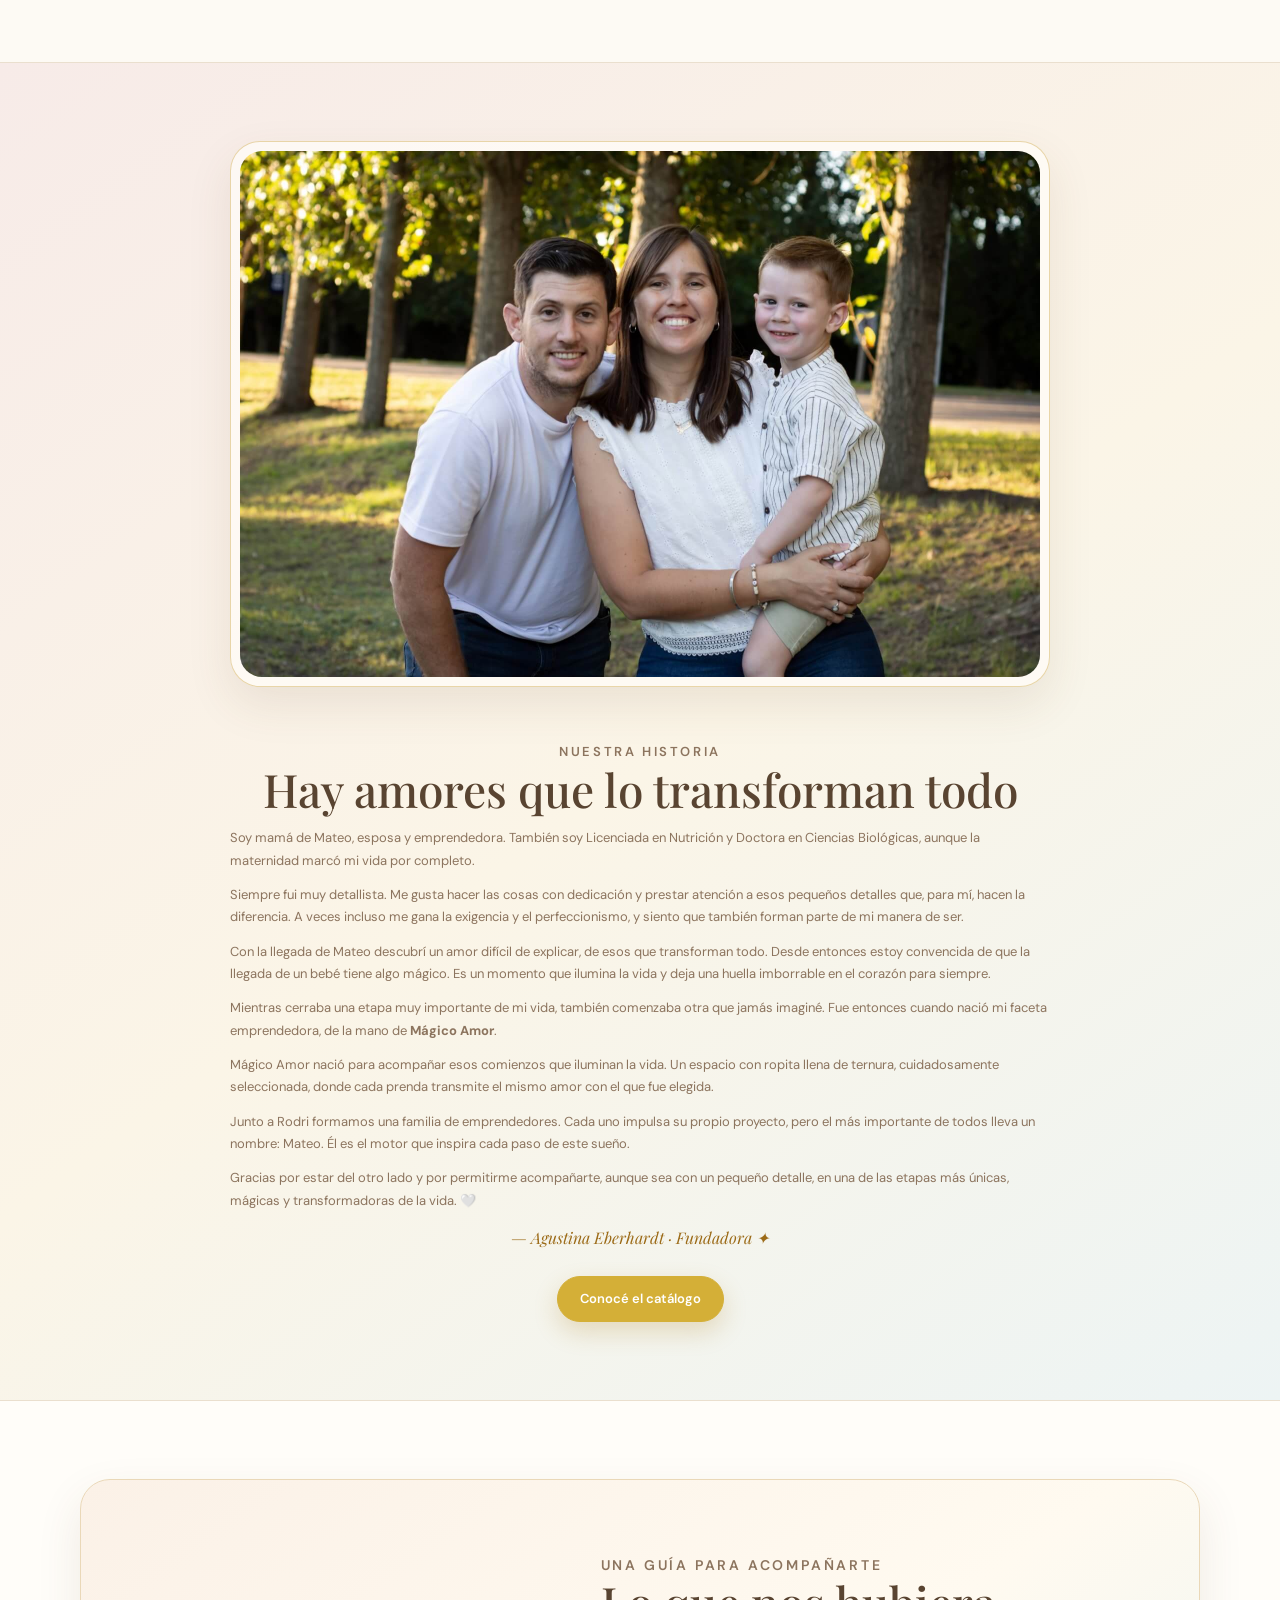
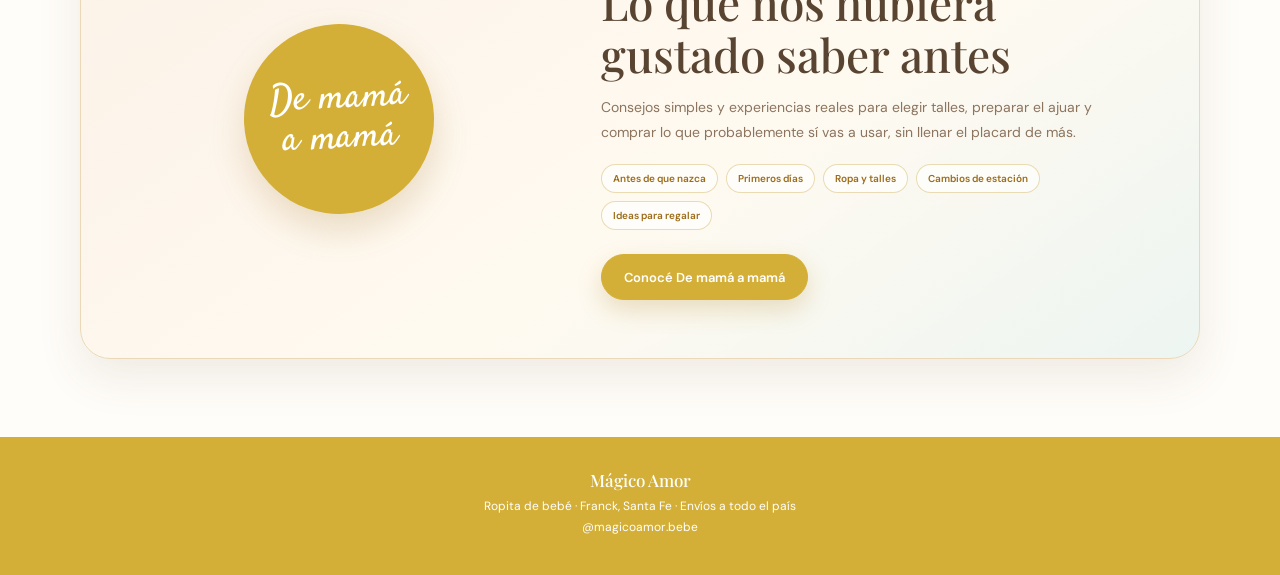
==== commit eb6ef43e: "fix: representar ajuar completo en portada" ====
--- a/home-v2.html
+++ b/home-v2.html
@@ -52,7 +52,7 @@
           <a class="category-card" href="index.html?grupo=abrigaditos" aria-label="Ver la colección Abrigaditos en el catálogo"><img src="categoria-abrigaditos-v3.webp?rev=16" alt="Abrigaditos y textiles cálidos para bebé" width="1400" height="1050"><span class="category-content"><span class="category-title">Abrigaditos</span><span class="category-label">Ver productos <span aria-hidden="true">→</span></span></span></a>
           <a class="category-card" href="index.html?grupo=media-estacion" aria-label="Ver la colección Media estación en el catálogo"><img src="categoria-media-estacion-v3.webp?rev=17" alt="Ropita liviana de media estación" width="1400" height="1050"><span class="category-content"><span class="category-title">Media<br>estación</span><span class="category-label">Ver productos <span aria-hidden="true">→</span></span></span></a>
           <a class="category-card" href="index.html?grupo=verano" aria-label="Ver la colección Verano en el catálogo"><img src="categoria-verano-v3.webp?rev=17" alt="Ropita liviana de verano para bebé" width="1400" height="1050"><span class="category-content"><span class="category-title">Verano</span><span class="category-label">Ver productos <span aria-hidden="true">→</span></span></span></a>
-          <a class="category-card" href="index.html?grupo=ajuares-y-sets" aria-label="Ver la colección Ajuares y sets en el catálogo"><img src="categoria-ajuares-y-sets-v1.webp" alt="Ajuar para bebé con body, pantalón, gorrito y manta" width="1536" height="1024"><span class="category-content"><span class="category-title">Ajuares<br>y sets</span><span class="category-label">Ver productos <span aria-hidden="true">→</span></span></span></a>
+          <a class="category-card" href="index.html?grupo=ajuares-y-sets" aria-label="Ver la colección Ajuares y sets en el catálogo"><img src="categoria-ajuares-y-sets-v2.webp" alt="Ajuar completo para bebé con body, remera, pantalón, gorrito y manta" width="1536" height="1024"><span class="category-content"><span class="category-title">Ajuares<br>y sets</span><span class="category-label">Ver productos <span aria-hidden="true">→</span></span></span></a>
           <a class="category-card" href="index.html?grupo=complementos" aria-label="Ver la colección Complementos en el catálogo"><img src="categoria-complementos-v1.webp" alt="Baberos, babitas y bandanas para bebé" width="1536" height="1024"><span class="category-content"><span class="category-title">Complementos</span><span class="category-label">Ver productos <span aria-hidden="true">→</span></span></span></a>
         </div>
       </div>
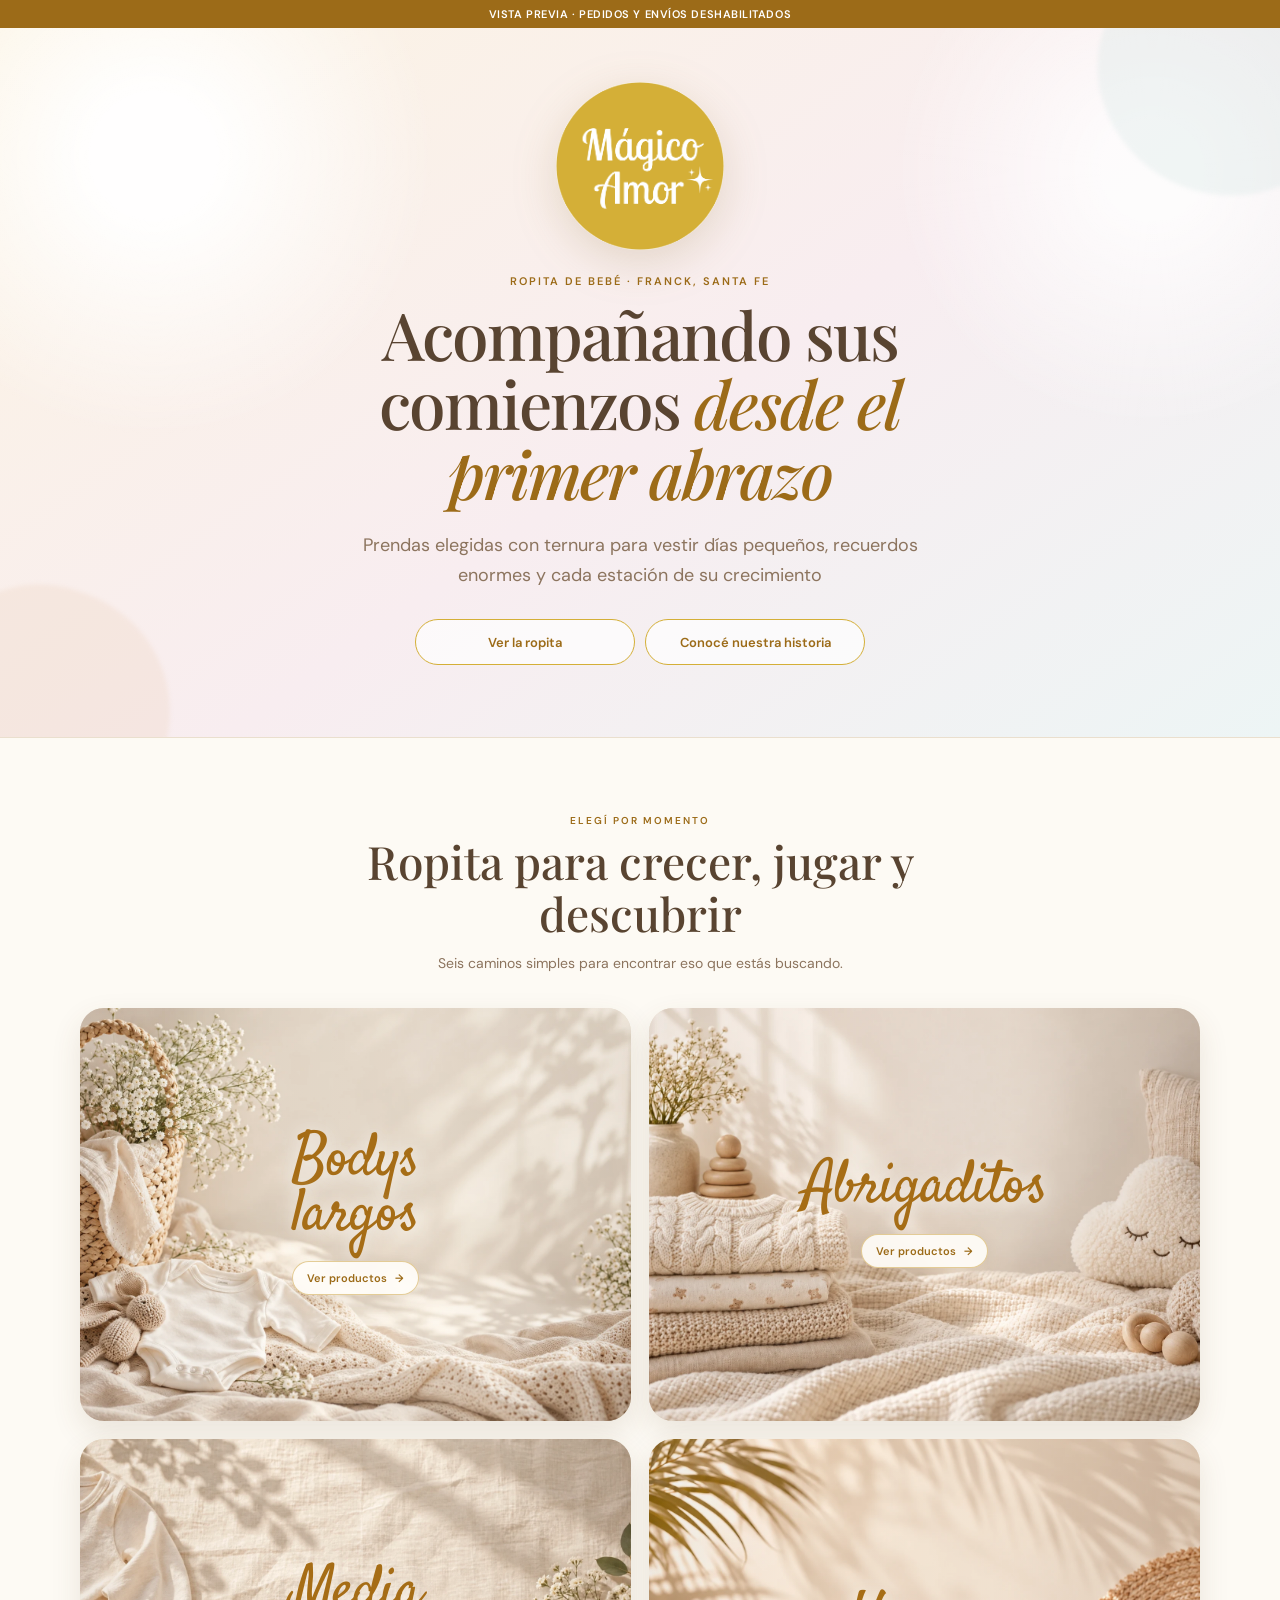
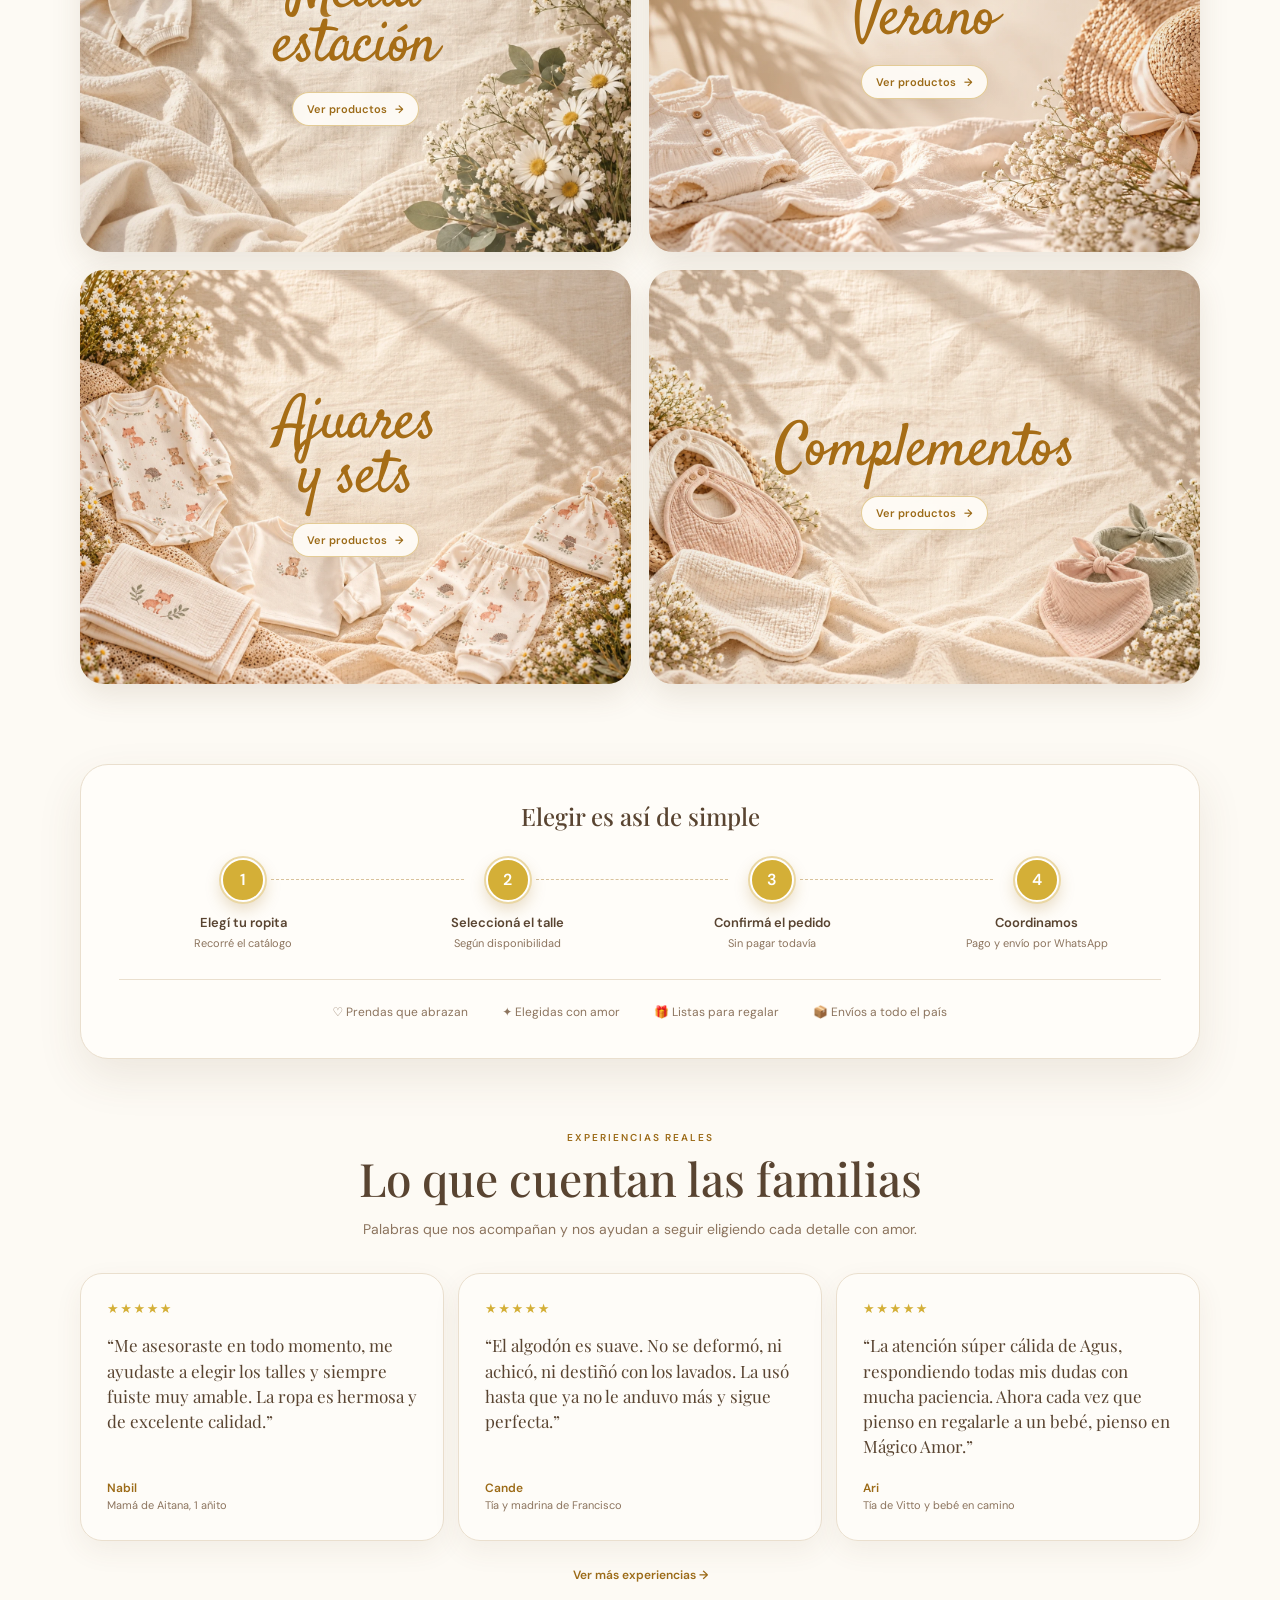
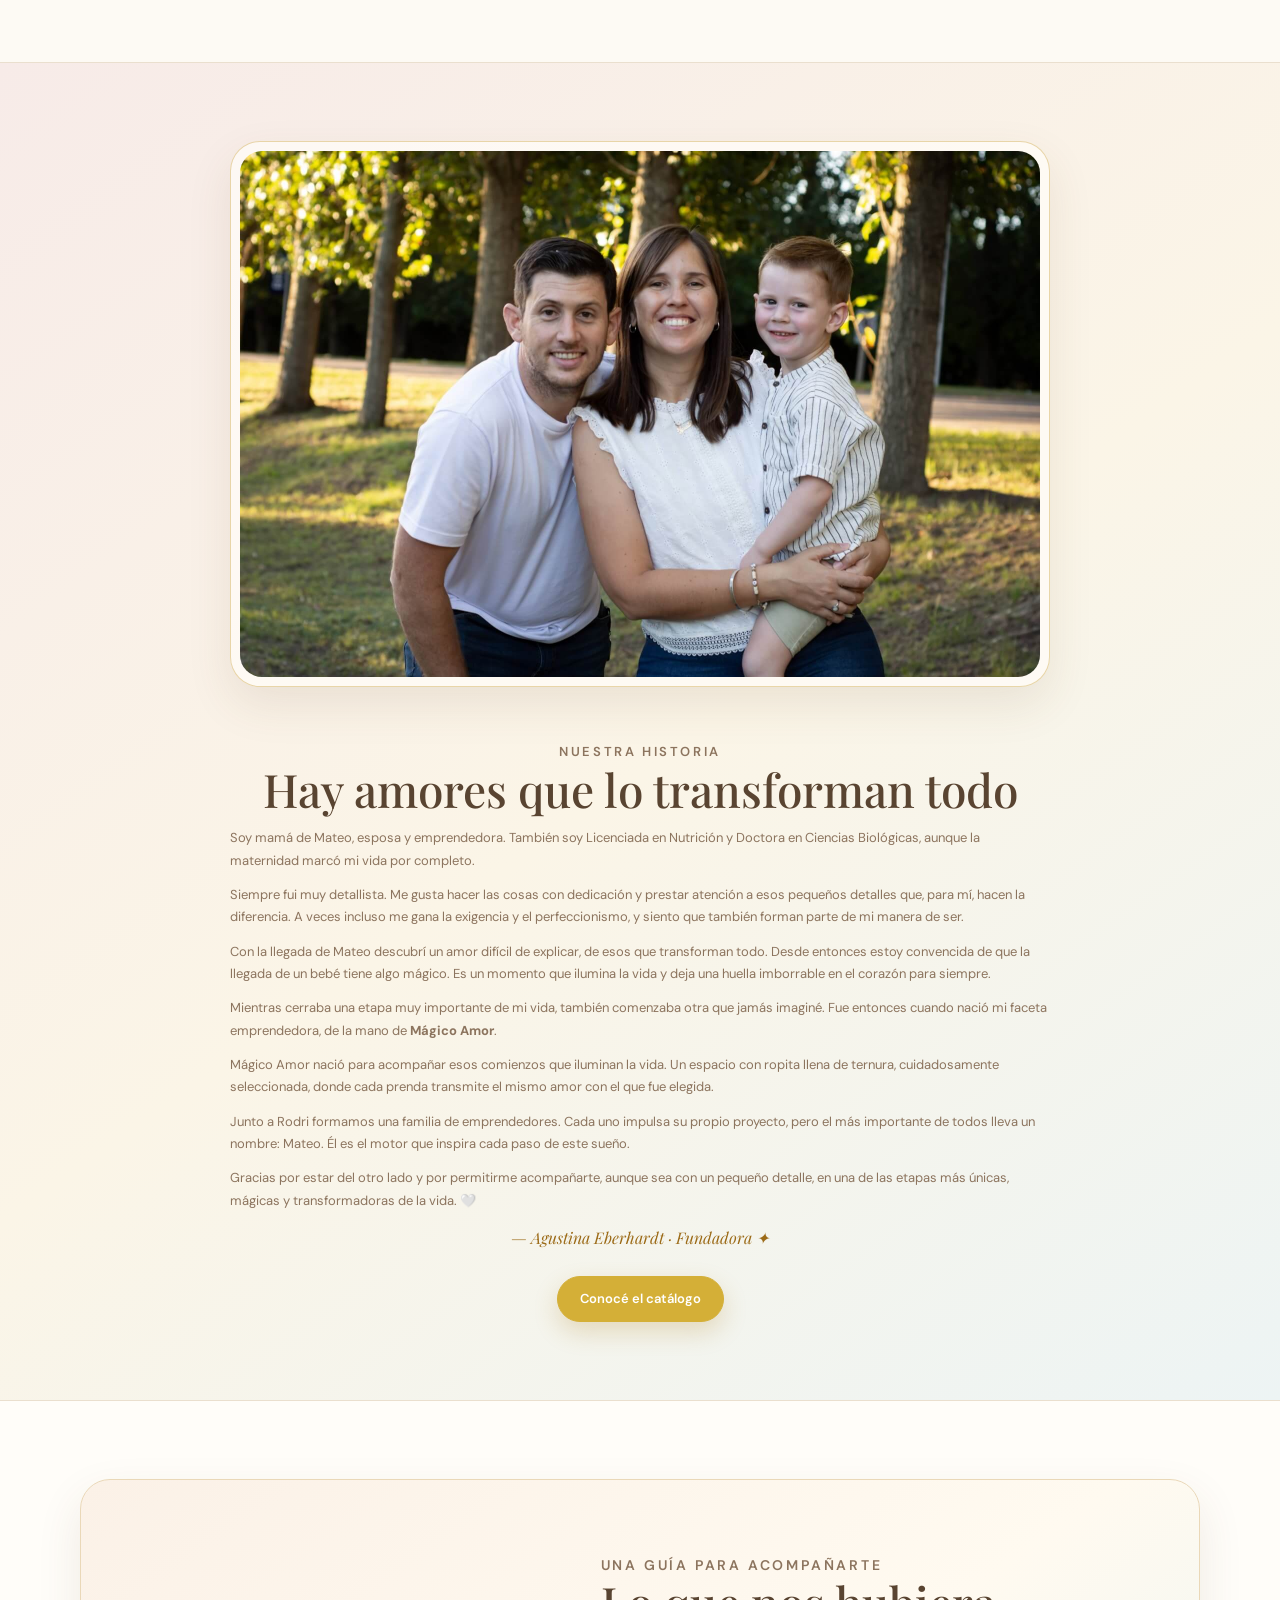
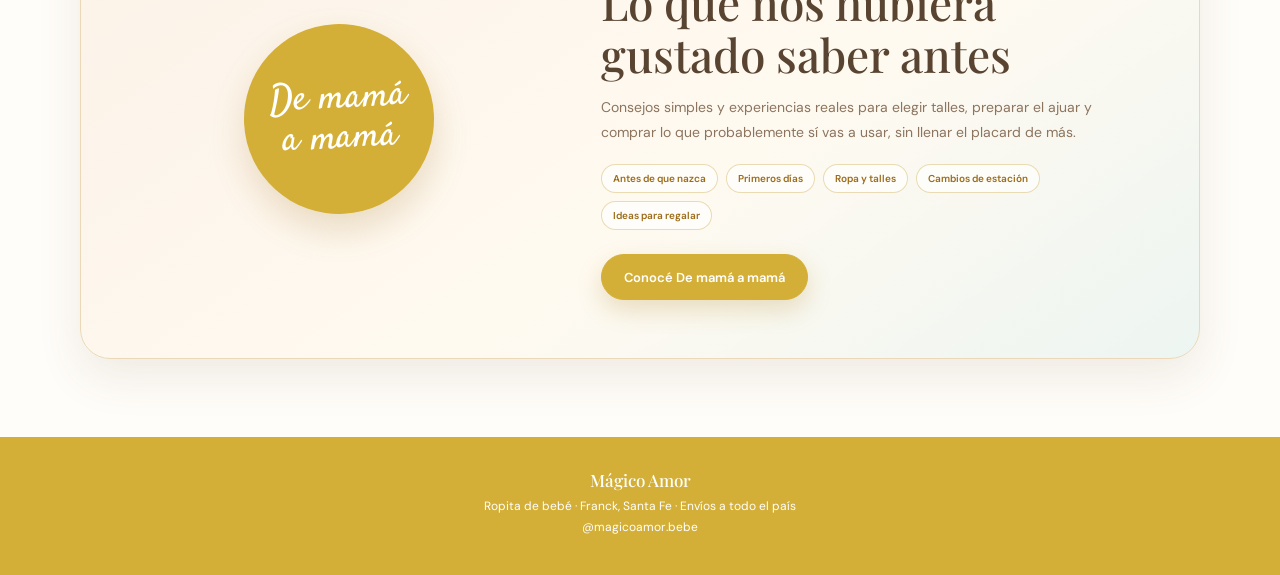
==== commit 4e169096: "fix: liberar el centro de las tarjetas nuevas" ====
--- a/home-v2.html
+++ b/home-v2.html
@@ -46,14 +46,14 @@
   <main>
     <section class="categories" id="colecciones">
       <div class="shell">
-        <div class="section-heading"><p class="section-kicker">Elegí por momento</p><h2>Ropita para crecer, jugar y descubrir</h2><p class="section-intro">Cuatro caminos simples para encontrar eso que estás buscando.</p></div>
+        <div class="section-heading"><p class="section-kicker">Elegí por momento</p><h2>Ropita para crecer, jugar y descubrir</h2><p class="section-intro">Seis caminos simples para encontrar eso que estás buscando.</p></div>
         <div class="category-grid">
           <a class="category-card" href="index.html?grupo=bodys" aria-label="Ver la colección Bodys en el catálogo"><img src="categoria-bodys-largos-v2.webp?rev=13" alt="Ropita de bebé en tonos cálidos" width="1400" height="1050"><span class="category-content"><span class="category-title">Bodys<br>largos</span><span class="category-label">Ver productos <span aria-hidden="true">→</span></span></span></a>
           <a class="category-card" href="index.html?grupo=abrigaditos" aria-label="Ver la colección Abrigaditos en el catálogo"><img src="categoria-abrigaditos-v3.webp?rev=16" alt="Abrigaditos y textiles cálidos para bebé" width="1400" height="1050"><span class="category-content"><span class="category-title">Abrigaditos</span><span class="category-label">Ver productos <span aria-hidden="true">→</span></span></span></a>
           <a class="category-card" href="index.html?grupo=media-estacion" aria-label="Ver la colección Media estación en el catálogo"><img src="categoria-media-estacion-v3.webp?rev=17" alt="Ropita liviana de media estación" width="1400" height="1050"><span class="category-content"><span class="category-title">Media<br>estación</span><span class="category-label">Ver productos <span aria-hidden="true">→</span></span></span></a>
           <a class="category-card" href="index.html?grupo=verano" aria-label="Ver la colección Verano en el catálogo"><img src="categoria-verano-v3.webp?rev=17" alt="Ropita liviana de verano para bebé" width="1400" height="1050"><span class="category-content"><span class="category-title">Verano</span><span class="category-label">Ver productos <span aria-hidden="true">→</span></span></span></a>
-          <a class="category-card" href="index.html?grupo=ajuares-y-sets" aria-label="Ver la colección Ajuares y sets en el catálogo"><img src="categoria-ajuares-y-sets-v2.webp" alt="Ajuar completo para bebé con body, remera, pantalón, gorrito y manta" width="1536" height="1024"><span class="category-content"><span class="category-title">Ajuares<br>y sets</span><span class="category-label">Ver productos <span aria-hidden="true">→</span></span></span></a>
-          <a class="category-card" href="index.html?grupo=complementos" aria-label="Ver la colección Complementos en el catálogo"><img src="categoria-complementos-v1.webp" alt="Baberos, babitas y bandanas para bebé" width="1536" height="1024"><span class="category-content"><span class="category-title">Complementos</span><span class="category-label">Ver productos <span aria-hidden="true">→</span></span></span></a>
+          <a class="category-card" href="index.html?grupo=ajuares-y-sets" aria-label="Ver la colección Ajuares y sets en el catálogo"><img src="categoria-ajuares-y-sets-v3.webp" alt="Ajuar completo para bebé con body, remera, pantalón, gorrito y manta" width="1536" height="1024"><span class="category-content"><span class="category-title">Ajuares<br>y sets</span><span class="category-label">Ver productos <span aria-hidden="true">→</span></span></span></a>
+          <a class="category-card" href="index.html?grupo=complementos" aria-label="Ver la colección Complementos en el catálogo"><img src="categoria-complementos-v2.webp" alt="Baberos, babitas y bandanas para bebé" width="1536" height="1024"><span class="category-content"><span class="category-title">Complementos</span><span class="category-label">Ver productos <span aria-hidden="true">→</span></span></span></a>
         </div>
       </div>
     </section>
